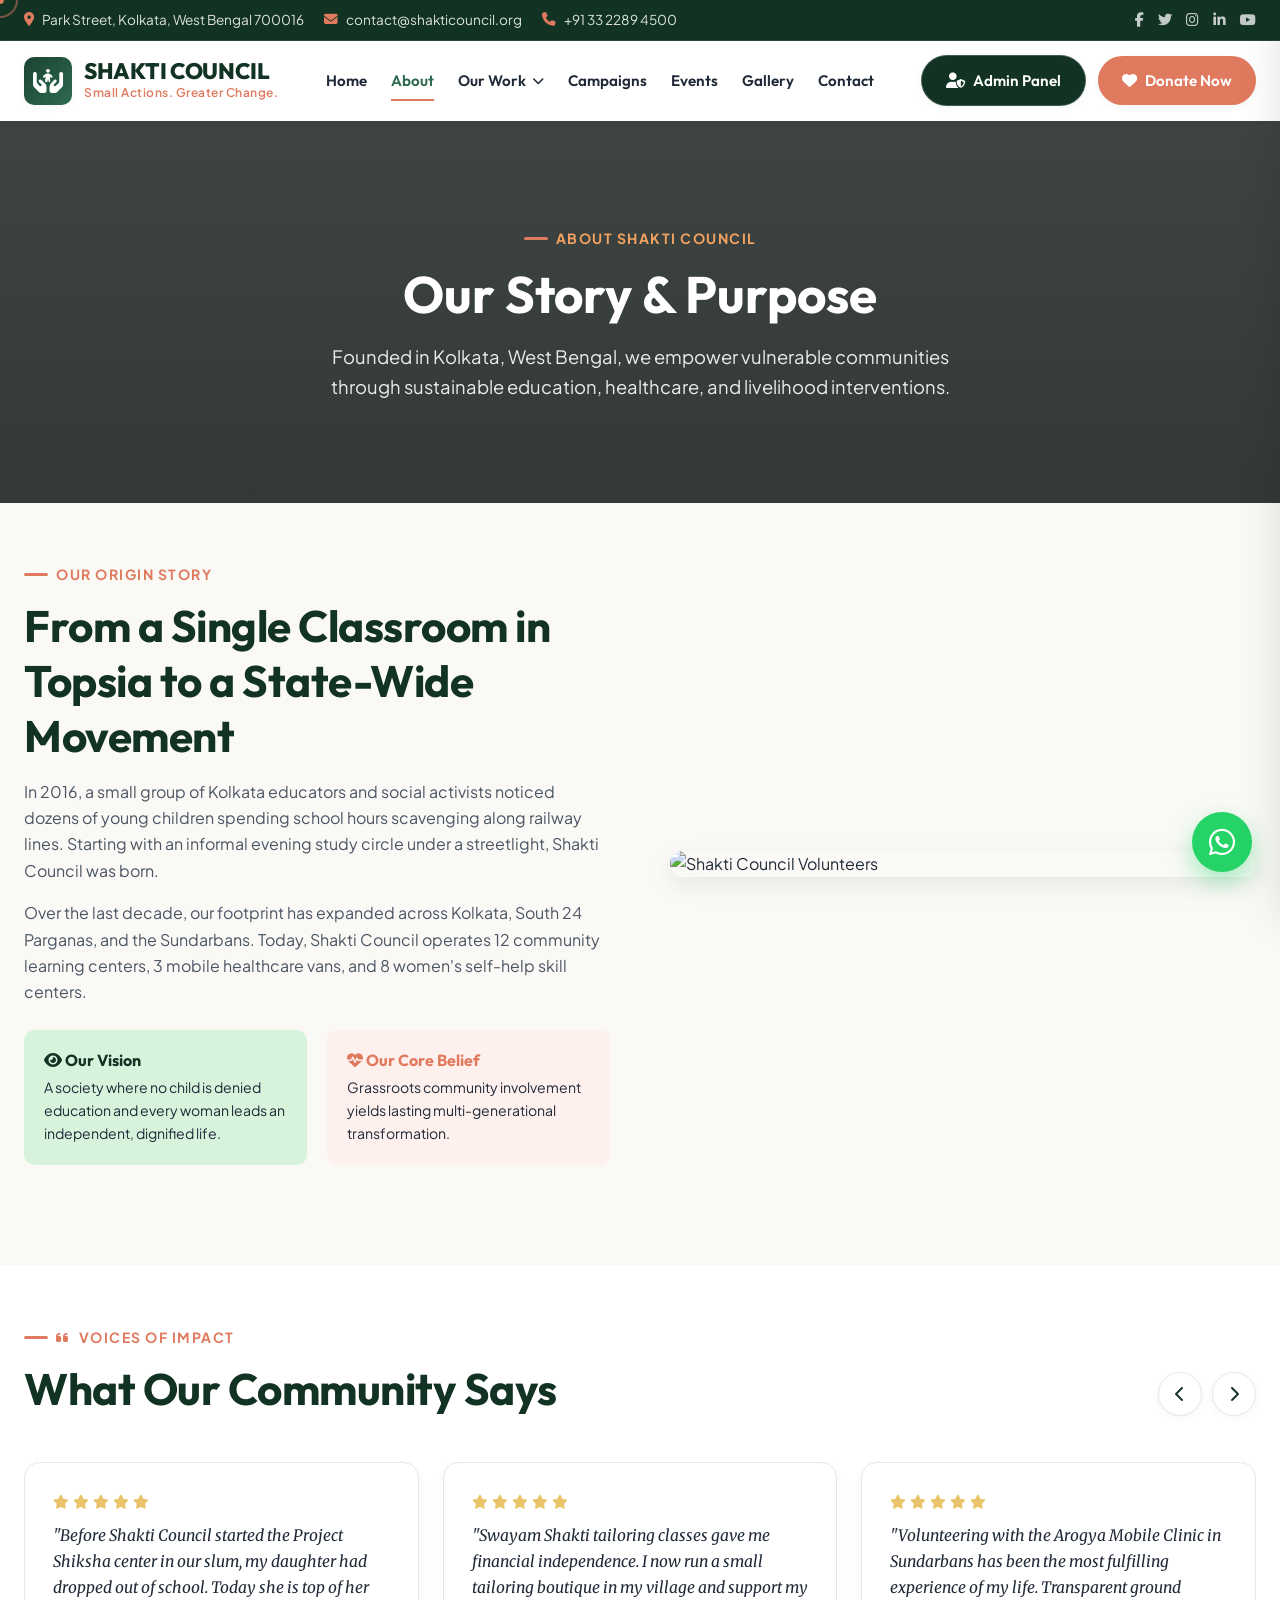
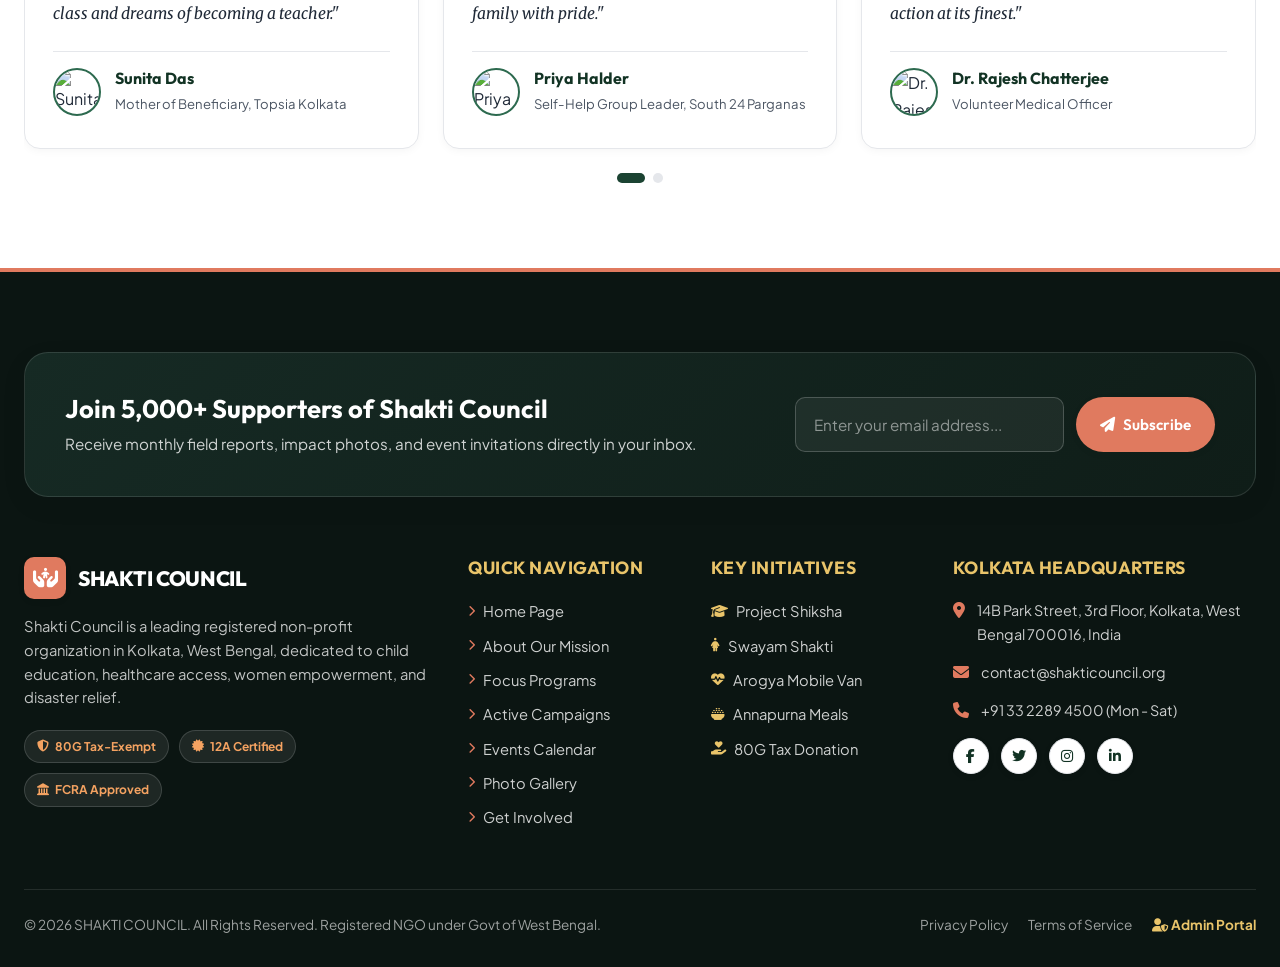
==== about.html @ 60c07829 "Initial release of Shakti Council NGO modern website" ====
<!DOCTYPE html>
<html lang="en">
<head>
  <meta charset="UTF-8">
  <meta name="viewport" content="width=device-width, initial-scale=1.0">
  <title>About Us | SHAKTI COUNCIL Kolkata</title>
  <meta name="description" content="Learn about Shakti Council's history, mission, vision, and leadership team dedicated to transforming lives in Kolkata and West Bengal.">
  <meta name="keywords" content="NGO Kolkata, Shakti Council, West Bengal charity, child education, women empowerment, healthcare NGO India">
  
  <meta property="og:title" content="SHAKTI COUNCIL | About Us">
  <meta property="og:description" content="Learn about Shakti Council's history, mission, vision, and leadership team.">
  <meta property="og:type" content="website">

  <!-- Favicon -->
  <link rel="icon" type="image/svg+xml" href="favicon.svg">
  <link rel="alternate icon" href="favicon.svg" type="image/x-icon">
  <link rel="apple-touch-icon" href="favicon.svg">

  <!-- Google Fonts -->
  <link rel="preconnect" href="https://fonts.googleapis.com">
  <link rel="preconnect" href="https://fonts.gstatic.com" crossorigin>
  <link href="https://fonts.googleapis.com/css2?family=Merriweather:ital,wght@0,400;0,700;1,400&family=Outfit:wght@400;500;600;700;800&family=Plus+Jakarta+Sans:wght@400;500;600;700&display=swap" rel="stylesheet">

  <!-- FontAwesome Icons -->
  <link rel="stylesheet" href="https://cdnjs.cloudflare.com/ajax/libs/font-awesome/6.4.0/css/all.min.css">

  <!-- Custom Stylesheet -->
  <link rel="stylesheet" href="css/style.css">
</head>
<body>
  <!-- Accessibility Skip Link -->
  <a href="#main-content" class="skip-link">Skip to main content</a>

  <!-- Custom Cursor Elements -->
  <div class="custom-cursor-dot"></div>
  <div class="custom-cursor-ring"></div>

  <!-- Floating WhatsApp Contact Button -->
  <a href="https://wa.me/913322894500" target="_blank" rel="noopener" class="whatsapp-float" aria-label="Chat with Shakti Council on WhatsApp">
    <i class="fa-brands fa-whatsapp"></i>
    <span class="whatsapp-tooltip">Chat With Us</span>
  </a>

  <!-- Scroll-to-Top Button -->
  <button class="scroll-top-btn" aria-label="Scroll back to top">
    <i class="fa-solid fa-arrow-up"></i>
  </button>

  <!-- TOP UTILITY BAR -->
  <div class="utility-bar">
    <div class="container utility-inner">
      <div class="utility-info">
        <div class="utility-info-item">
          <i class="fa-solid fa-location-dot"></i>
          <span>Park Street, Kolkata, West Bengal 700016</span>
        </div>
        <div class="utility-info-item">
          <i class="fa-solid fa-envelope"></i>
          <span>contact@shakticouncil.org</span>
        </div>
        <div class="utility-info-item">
          <i class="fa-solid fa-phone"></i>
          <span>+91 33 2289 4500</span>
        </div>
      </div>
      <div class="utility-social">
        <a href="javascript:void(0)" aria-label="Facebook"><i class="fa-brands fa-facebook-f"></i></a>
        <a href="javascript:void(0)" aria-label="Twitter"><i class="fa-brands fa-twitter"></i></a>
        <a href="javascript:void(0)" aria-label="Instagram"><i class="fa-brands fa-instagram"></i></a>
        <a href="javascript:void(0)" aria-label="LinkedIn"><i class="fa-brands fa-linkedin-in"></i></a>
        <a href="javascript:void(0)" aria-label="YouTube"><i class="fa-brands fa-youtube"></i></a>
      </div>
    </div>
  </div>

  <!-- MAIN STICKY HEADER -->
  <header class="main-header">
    <div class="container nav-container">
      <a href="index.html" class="brand-logo" aria-label="Shakti Council Home">
        <div class="brand-icon">
          <i class="fa-solid fa-hands-holding-child"></i>
        </div>
        <div class="brand-text">
          <span class="brand-name">SHAKTI COUNCIL</span>
          <span class="brand-tagline">Small Actions. Greater Change.</span>
        </div>
      </a>

      <nav class="nav-menu" aria-label="Primary Navigation">
        <div class="nav-item"><a href="index.html" class="nav-link">Home</a></div>
        <div class="nav-item active"><a href="about.html" class="nav-link">About</a></div>
        <div class="nav-item has-dropdown">
          <a href="programs.html" class="nav-link">
            Our Work <i class="fa-solid fa-chevron-down" style="font-size: 0.75rem;"></i>
          </a>
          <div class="mega-menu">
            <a href="programs.html#education" class="mega-menu-item">
              <div class="mega-menu-icon"><i class="fa-solid fa-graduation-cap"></i></div>
              <div><div class="mega-menu-title">Child Education</div></div>
            </a>
            <a href="programs.html#women" class="mega-menu-item">
              <div class="mega-menu-icon"><i class="fa-solid fa-person-dress"></i></div>
              <div><div class="mega-menu-title">Women Empowerment</div></div>
            </a>
            <a href="programs.html#health" class="mega-menu-item">
              <div class="mega-menu-icon"><i class="fa-solid fa-heart-pulse"></i></div>
              <div><div class="mega-menu-title">Healthcare</div></div>
            </a>
            <a href="programs.html#nutrition" class="mega-menu-item">
              <div class="mega-menu-icon"><i class="fa-solid fa-bowl-rice"></i></div>
              <div><div class="mega-menu-title">Food & Nutrition</div></div>
            </a>
          </div>
        </div>
        <div class="nav-item"><a href="campaigns.html" class="nav-link">Campaigns</a></div>
        <div class="nav-item"><a href="events.html" class="nav-link">Events</a></div>
        <div class="nav-item"><a href="gallery.html" class="nav-link">Gallery</a></div>
        <div class="nav-item"><a href="contact.html" class="nav-link">Contact</a></div>
      </nav>

      <div style="display: flex; align-items: center; gap: 12px;">
        <a href="admin.html" class="btn btn-admin"><i class="fa-solid fa-user-shield"></i> Admin Panel</a>
        <a href="donate.html" class="btn btn-primary"><i class="fa-solid fa-heart"></i> Donate Now</a>
        <button class="hamburger-toggle" aria-label="Toggle Navigation Drawer"><span class="hamburger-line"></span><span class="hamburger-line"></span><span class="hamburger-line"></span></button>
      </div>
    </div>
  </header>

  <div class="mobile-drawer-overlay"></div>
  <div class="mobile-drawer" aria-label="Mobile Navigation">
    <div class="mobile-drawer-header">
      <div class="brand-logo"><div class="brand-icon"><i class="fa-solid fa-hands-holding-child"></i></div><span class="brand-name" style="font-size: 1.1rem;">SHAKTI COUNCIL</span></div>
      <button class="mobile-close-btn" aria-label="Close Mobile Navigation"><i class="fa-solid fa-xmark"></i></button>
    </div>
    <div class="mobile-nav-links">
      <a href="index.html" class="mobile-nav-link">Home</a>
      <a href="about.html" class="mobile-nav-link active">About Us</a>
      <a href="programs.html" class="mobile-nav-link">Our Focus Areas</a>
      <a href="campaigns.html" class="mobile-nav-link">Active Campaigns</a>
      <a href="events.html" class="mobile-nav-link">Events</a>
      <a href="gallery.html" class="mobile-nav-link">Photo Gallery</a>
      <a href="volunteer.html" class="mobile-nav-link">Get Involved</a>
      <a href="contact.html" class="mobile-nav-link">Contact Us</a>
    </div>
    <div class="mobile-drawer-footer">
      <a href="admin.html" class="btn btn-admin" style="width: 100%;"><i class="fa-solid fa-user-shield"></i> Admin Panel</a>
      <a href="donate.html" class="btn btn-primary" style="width: 100%;"><i class="fa-solid fa-heart"></i> Donate Now</a>
    </div>
  </div>

  <main id="main-content">
    <section style="background: linear-gradient(rgba(15, 23, 21, 0.8), rgba(15, 23, 21, 0.85)), url('https://images.unsplash.com/photo-1509062522246-3755977927d7?auto=format&fit=crop&w=1600&q=80') center/cover no-repeat; padding: 100px 0; color: var(--text-white); text-align: center;">
      <div class="container">
        <span class="section-eyebrow" style="color: var(--accent-light);">ABOUT SHAKTI COUNCIL</span>
        <h1 style="font-size: clamp(2.4rem, 4vw, 3.5rem); color: var(--text-white); margin-bottom: 16px;">Our Story & Purpose</h1>
        <p style="max-width: 650px; margin: 0 auto; font-size: 1.15rem; color: rgba(255, 255, 255, 0.9);">
          Founded in Kolkata, West Bengal, we empower vulnerable communities through sustainable education, healthcare, and livelihood interventions.
        </p>
      </div>
    </section>

    <section class="about-section">
      <div class="container">
        <div class="about-split-grid">
          <div class="about-content">
            <span class="section-eyebrow">OUR ORIGIN STORY</span>
            <h2 class="section-title">From a Single Classroom in Topsia to a State-Wide Movement</h2>
            <p style="color: var(--text-muted); margin-bottom: 16px;">
              In 2016, a small group of Kolkata educators and social activists noticed dozens of young children spending school hours scavenging along railway lines. Starting with an informal evening study circle under a streetlight, Shakti Council was born.
            </p>
            <p style="color: var(--text-muted); margin-bottom: 24px;">
              Over the last decade, our footprint has expanded across Kolkata, South 24 Parganas, and the Sundarbans. Today, Shakti Council operates 12 community learning centers, 3 mobile healthcare vans, and 8 women's self-help skill centers.
            </p>
            <div style="display: grid; grid-template-columns: 1fr 1fr; gap: 20px; width: 100%;">
              <div style="background-color: var(--primary-soft); padding: 20px; border-radius: var(--radius-sm);">
                <h4 style="color: var(--primary-dark); margin-bottom: 6px;"><i class="fa-solid fa-eye"></i> Our Vision</h4>
                <p style="font-size: 0.88rem; color: var(--text-main);">A society where no child is denied education and every woman leads an independent, dignified life.</p>
              </div>
              <div style="background-color: var(--accent-soft); padding: 20px; border-radius: var(--radius-sm);">
                <h4 style="color: var(--accent); margin-bottom: 6px;"><i class="fa-solid fa-heart-pulse"></i> Our Core Belief</h4>
                <p style="font-size: 0.88rem; color: var(--text-main);">Grassroots community involvement yields lasting multi-generational transformation.</p>
              </div>
            </div>
          </div>
          <div>
            <img src="https://images.unsplash.com/photo-1542810634-71277d95dcbb?auto=format&fit=crop&w=800&q=80" alt="Shakti Council Volunteers" style="border-radius: var(--radius-lg); box-shadow: var(--shadow-md);">
          </div>
        </div>
      </div>
    </section>

    <!-- TESTIMONIALS SLIDER SECTION -->
    <section class="testimonials-slider-section" style="padding: 55px 0; background-color: var(--bg-surface);">
      <div class="container">
        <div style="display: flex; align-items: flex-end; justify-content: space-between; margin-bottom: 36px; flex-wrap: wrap; gap: 20px;">
          <div>
            <span class="section-eyebrow"><i class="fa-solid fa-quote-left"></i> VOICES OF IMPACT</span>
            <h2 class="section-title" style="margin-bottom: 0;">What Our Community Says</h2>
          </div>
          <div class="slider-arrows-nav">
            <button class="slider-nav-btn" id="about-testimonials-prev" aria-label="Previous Testimonial"><i class="fa-solid fa-chevron-left"></i></button>
            <button class="slider-nav-btn" id="about-testimonials-next" aria-label="Next Testimonial"><i class="fa-solid fa-chevron-right"></i></button>
          </div>
        </div>

        <div class="slider-container-wrap">
          <div class="slider-track" id="about-testimonials-track">
            
            <!-- Testimonial 1 -->
            <div class="slider-track-item">
              <div class="testimonial-card">
                <div>
                  <div class="testimonial-rating">
                    <i class="fa-solid fa-star"></i><i class="fa-solid fa-star"></i><i class="fa-solid fa-star"></i><i class="fa-solid fa-star"></i><i class="fa-solid fa-star"></i>
                  </div>
                  <p class="testimonial-text">"Before Shakti Council started the Project Shiksha center in our slum, my daughter had dropped out of school. Today she is top of her class and dreams of becoming a teacher."</p>
                </div>
                <div class="testimonial-author">
                  <img src="https://images.unsplash.com/photo-1544005313-94ddf0286df2?auto=format&fit=crop&w=120&q=80" alt="Sunita Das" class="testimonial-avatar">
                  <div>
                    <h4 class="testimonial-name">Sunita Das</h4>
                    <span class="testimonial-role">Mother of Beneficiary, Topsia Kolkata</span>
                  </div>
                </div>
              </div>
            </div>

            <!-- Testimonial 2 -->
            <div class="slider-track-item">
              <div class="testimonial-card">
                <div>
                  <div class="testimonial-rating">
                    <i class="fa-solid fa-star"></i><i class="fa-solid fa-star"></i><i class="fa-solid fa-star"></i><i class="fa-solid fa-star"></i><i class="fa-solid fa-star"></i>
                  </div>
                  <p class="testimonial-text">"Swayam Shakti tailoring classes gave me financial independence. I now run a small tailoring boutique in my village and support my family with pride."</p>
                </div>
                <div class="testimonial-author">
                  <img src="https://images.unsplash.com/photo-1573496359142-b8d87734a5a2?auto=format&fit=crop&w=120&q=80" alt="Priya Halder" class="testimonial-avatar">
                  <div>
                    <h4 class="testimonial-name">Priya Halder</h4>
                    <span class="testimonial-role">Self-Help Group Leader, South 24 Parganas</span>
                  </div>
                </div>
              </div>
            </div>

            <!-- Testimonial 3 -->
            <div class="slider-track-item">
              <div class="testimonial-card">
                <div>
                  <div class="testimonial-rating">
                    <i class="fa-solid fa-star"></i><i class="fa-solid fa-star"></i><i class="fa-solid fa-star"></i><i class="fa-solid fa-star"></i><i class="fa-solid fa-star"></i>
                  </div>
                  <p class="testimonial-text">"Volunteering with the Arogya Mobile Clinic in Sundarbans has been the most fulfilling experience of my life. Transparent ground action at its finest."</p>
                </div>
                <div class="testimonial-author">
                  <img src="https://images.unsplash.com/photo-1534528741775-53994a69daeb?auto=format&fit=crop&w=120&q=80" alt="Dr. Rajesh Chatterjee" class="testimonial-avatar">
                  <div>
                    <h4 class="testimonial-name">Dr. Rajesh Chatterjee</h4>
                    <span class="testimonial-role">Volunteer Medical Officer</span>
                  </div>
                </div>
              </div>
            </div>

            <!-- Testimonial 4 -->
            <div class="slider-track-item">
              <div class="testimonial-card">
                <div>
                  <div class="testimonial-rating">
                    <i class="fa-solid fa-star"></i><i class="fa-solid fa-star"></i><i class="fa-solid fa-star"></i><i class="fa-solid fa-star"></i><i class="fa-solid fa-star"></i>
                  </div>
                  <p class="testimonial-text">"We partner with Shakti Council for our CSR initiatives in West Bengal. Their 80G tax compliance and field execution standards are exceptional."</p>
                </div>
                <div class="testimonial-author">
                  <img src="https://images.unsplash.com/photo-1507003211169-0a1dd7228f2d?auto=format&fit=crop&w=120&q=80" alt="Vikramaditya Roy" class="testimonial-avatar">
                  <div>
                    <h4 class="testimonial-name">Vikramaditya Roy</h4>
                    <span class="testimonial-role">Corporate CSR Partner, Kolkata</span>
                  </div>
                </div>
              </div>
            </div>

          </div>

          <div class="slider-controls-wrap" style="justify-content: center; margin-top: 24px;">
            <div class="slider-dots-nav" id="about-testimonials-dots">
              <span class="slider-dot-btn active"></span>
              <span class="slider-dot-btn"></span>
            </div>
          </div>
        </div>
      </div>
    </section>
  </main>

  <!-- REDESIGNED PREMIUM FOOTER -->
  <footer class="main-footer">
    <div class="container">
      
      <div class="footer-newsletter-card">
        <div class="footer-newsletter-content">
          <h3>Join 5,000+ Supporters of Shakti Council</h3>
          <p>Receive monthly field reports, impact photos, and event invitations directly in your inbox.</p>
        </div>
        <form class="footer-newsletter-form">
          <input type="email" class="footer-newsletter-input" placeholder="Enter your email address..." required>
          <button type="submit" class="btn btn-primary"><i class="fa-solid fa-paper-plane"></i> Subscribe</button>
        </form>
      </div>

      <div class="footer-grid-main">
        <div class="footer-col">
          <div class="brand-logo" style="margin-bottom: 16px;">
            <div class="brand-icon" style="background: var(--accent); width: 42px; height: 42px; font-size: 20px;"><i class="fa-solid fa-hands-holding-child"></i></div>
            <div class="brand-text"><span class="brand-name" style="color: var(--text-white); font-size: 1.3rem;">SHAKTI COUNCIL</span></div>
          </div>
          <p>Shakti Council is a leading registered non-profit organization in Kolkata, West Bengal, dedicated to child education, healthcare access, women empowerment, and disaster relief.</p>
          <div class="footer-badges">
            <span class="footer-badge-pill"><i class="fa-solid fa-shield-halved"></i> 80G Tax-Exempt</span>
            <span class="footer-badge-pill"><i class="fa-solid fa-certificate"></i> 12A Certified</span>
            <span class="footer-badge-pill"><i class="fa-solid fa-landmark"></i> FCRA Approved</span>
          </div>
        </div>

        <div class="footer-col">
          <h4>Quick Navigation</h4>
          <div class="footer-links-list">
            <a href="index.html"><i class="fa-solid fa-chevron-right" style="font-size: 0.7rem; color: var(--accent);"></i> Home Page</a>
            <a href="about.html"><i class="fa-solid fa-chevron-right" style="font-size: 0.7rem; color: var(--accent);"></i> About Our Mission</a>
            <a href="programs.html"><i class="fa-solid fa-chevron-right" style="font-size: 0.7rem; color: var(--accent);"></i> Focus Programs</a>
            <a href="campaigns.html"><i class="fa-solid fa-chevron-right" style="font-size: 0.7rem; color: var(--accent);"></i> Active Campaigns</a>
            <a href="events.html"><i class="fa-solid fa-chevron-right" style="font-size: 0.7rem; color: var(--accent);"></i> Events Calendar</a>
            <a href="gallery.html"><i class="fa-solid fa-chevron-right" style="font-size: 0.7rem; color: var(--accent);"></i> Photo Gallery</a>
            <a href="volunteer.html"><i class="fa-solid fa-chevron-right" style="font-size: 0.7rem; color: var(--accent);"></i> Get Involved</a>
          </div>
        </div>

        <div class="footer-col">
          <h4>Key Initiatives</h4>
          <div class="footer-links-list">
            <a href="programs.html#education"><i class="fa-solid fa-graduation-cap" style="font-size: 0.85rem; color: var(--gold);"></i> Project Shiksha</a>
            <a href="programs.html#women"><i class="fa-solid fa-person-dress" style="font-size: 0.85rem; color: var(--gold);"></i> Swayam Shakti</a>
            <a href="programs.html#health"><i class="fa-solid fa-heart-pulse" style="font-size: 0.85rem; color: var(--gold);"></i> Arogya Mobile Van</a>
            <a href="programs.html#nutrition"><i class="fa-solid fa-bowl-rice" style="font-size: 0.85rem; color: var(--gold);"></i> Annapurna Meals</a>
            <a href="donate.html"><i class="fa-solid fa-hand-holding-heart" style="font-size: 0.85rem; color: var(--gold);"></i> 80G Tax Donation</a>
          </div>
        </div>

        <div class="footer-col">
          <h4>Kolkata Headquarters</h4>
          <div class="footer-contact-item">
            <i class="fa-solid fa-location-dot"></i>
            <span>14B Park Street, 3rd Floor, Kolkata, West Bengal 700016, India</span>
          </div>
          <div class="footer-contact-item">
            <i class="fa-solid fa-envelope"></i>
            <span>contact@shakticouncil.org</span>
          </div>
          <div class="footer-contact-item">
            <i class="fa-solid fa-phone"></i>
            <span>+91 33 2289 4500 (Mon - Sat)</span>
          </div>
          <div style="display: flex; gap: 12px; margin-top: 16px;">
            <a href="javascript:void(0)" class="slider-nav-btn" style="width: 36px; height: 36px; font-size: 14px;" aria-label="Facebook"><i class="fa-brands fa-facebook-f"></i></a>
            <a href="javascript:void(0)" class="slider-nav-btn" style="width: 36px; height: 36px; font-size: 14px;" aria-label="Twitter"><i class="fa-brands fa-twitter"></i></a>
            <a href="javascript:void(0)" class="slider-nav-btn" style="width: 36px; height: 36px; font-size: 14px;" aria-label="Instagram"><i class="fa-brands fa-instagram"></i></a>
            <a href="javascript:void(0)" class="slider-nav-btn" style="width: 36px; height: 36px; font-size: 14px;" aria-label="LinkedIn"><i class="fa-brands fa-linkedin-in"></i></a>
          </div>
        </div>
      </div>

      <div class="footer-bottom-bar">
        <div>© 2026 SHAKTI COUNCIL. All Rights Reserved. Registered NGO under Govt of West Bengal.</div>
        <div class="footer-bottom-links">
          <a href="contact.html">Privacy Policy</a>
          <a href="contact.html">Terms of Service</a>
          <a href="admin.html" style="color: var(--gold); font-weight: 700;"><i class="fa-solid fa-user-shield"></i> Admin Portal</a>
        </div>
      </div>
    </div>
  </footer>

  <script src="js/script.js"></script>
</body>
</html>
---- css/style.css ----
/* ==========================================================================
   SHAKTI COUNCIL - MODERN NGO DESIGN SYSTEM & STYLESHEET
   Location: Kolkata, West Bengal, India
   Tagline: "Small Actions. Greater Change."
   ========================================================================== */

/* --------------------------------------------------------------------------
   1. CSS VARIABLES & DESIGN TOKENS
   -------------------------------------------------------------------------- */
:root {
  /* Primary & Accent Color Palette */
  --primary-dark: #123324;
  --primary: #1b4332;
  --primary-light: #2d6a4f;
  --primary-soft: #d8f3dc;

  --accent: #e07a5f;
  --accent-hover: #d96445;
  --accent-light: #f4a261;
  --accent-soft: #fdf0ed;

  --secondary: #2a9d8f;
  --gold: #e9c46a;

  /* Neutral Tones */
  --bg-main: #faf9f6;
  --bg-surface: #ffffff;
  --bg-subtle: #f3f4f6;
  --bg-dark: #0f1715;

  --text-main: #1f2937;
  --text-muted: #4b5563;
  --text-light: #9ca3af;
  --text-white: #ffffff;

  /* UI Tokens */
  --border-color: #e5e7eb;
  --border-focus: #2d6a4f;

  /* Radii */
  --radius-xs: 6px;
  --radius-sm: 10px;
  --radius-md: 16px;
  --radius-lg: 24px;
  --radius-full: 9999px;

  /* Shadows */
  --shadow-sm: 0 2px 8px rgba(0, 0, 0, 0.04);
  --shadow-md: 0 8px 24px rgba(0, 0, 0, 0.08);
  --shadow-lg: 0 16px 40px rgba(0, 0, 0, 0.12);
  --shadow-glow: 0 8px 30px rgba(224, 122, 95, 0.25);

  /* Layout */
  --container-width: 1280px;
  --header-height: 80px;
  --topbar-height: 40px;

  /* Transitions */
  --transition-fast: 0.2s cubic-bezier(0.4, 0, 0.2, 1);
  --transition-normal: 0.35s cubic-bezier(0.4, 0, 0.2, 1);
  --transition-bounce: 0.5s cubic-bezier(0.34, 1.56, 0.64, 1);

  /* Typography Fonts */
  --font-heading: 'Outfit', -apple-system, BlinkMacSystemFont, sans-serif;
  --font-body: 'Plus Jakarta Sans', -apple-system, BlinkMacSystemFont, sans-serif;
  --font-serif: 'Merriweather', Georgia, serif;
}

/* --------------------------------------------------------------------------
   2. RESET & BASE STYLES
   -------------------------------------------------------------------------- */
*,
*::before,
*::after {
  box-sizing: border-box;
  margin: 0;
  padding: 0;
}

html {
  font-size: 16px;
  scroll-behavior: smooth;
  -webkit-text-size-adjust: 100%;
}

body {
  font-family: var(--font-body);
  font-size: 1rem;
  line-height: 1.65;
  color: var(--text-main);
  background-color: var(--bg-main);
  overflow-x: hidden;
  position: relative;
  -webkit-font-smoothing: antialiased;
  -moz-osx-font-smoothing: grayscale;
}

body.scroll-locked {
  overflow: hidden !important;
}

img,
video,
svg {
  max-width: 100%;
  height: auto;
  display: block;
}

a {
  color: inherit;
  text-decoration: none;
  transition: color var(--transition-fast);
}

ul,
ol {
  list-style: none;
}

button,
input,
textarea,
select {
  font: inherit;
  color: inherit;
  border: none;
  outline: none;
  background: none;
}

button {
  cursor: pointer;
}

::selection {
  background-color: var(--primary-light);
  color: var(--text-white);
}

:focus-visible {
  outline: 3px solid var(--accent);
  outline-offset: 3px;
}

.skip-link {
  position: absolute;
  top: -100px;
  left: 20px;
  background: var(--accent);
  color: var(--text-white);
  padding: 12px 20px;
  border-radius: var(--radius-xs);
  z-index: 10000;
  font-weight: 600;
  transition: top var(--transition-fast);
}

.skip-link:focus {
  top: 20px;
}

.container {
  width: 100%;
  max-width: var(--container-width);
  margin-left: auto;
  margin-right: auto;
  padding-left: 1.5rem;
  padding-right: 1.5rem;
}

/* --------------------------------------------------------------------------
   3. TYPOGRAPHY & SECTION HEADINGS
   -------------------------------------------------------------------------- */
h1,
h2,
h3,
h4,
h5,
h6 {
  font-family: var(--font-heading);
  font-weight: 700;
  line-height: 1.25;
  color: var(--primary-dark);
}

.section-eyebrow {
  display: inline-flex;
  align-items: center;
  gap: 8px;
  font-size: 0.875rem;
  font-weight: 700;
  text-transform: uppercase;
  letter-spacing: 1.5px;
  color: var(--accent);
  margin-bottom: 0.75rem;
}

.section-eyebrow::before {
  content: '';
  width: 24px;
  height: 3px;
  background-color: var(--accent);
  border-radius: var(--radius-full);
}

.section-title {
  font-size: clamp(2rem, 3.5vw, 2.75rem);
  color: var(--primary-dark);
  margin-bottom: 1rem;
  letter-spacing: -0.5px;
}

.section-subtitle {
  font-size: clamp(1rem, 1.5vw, 1.15rem);
  color: var(--text-muted);
  max-width: 680px;
  margin-bottom: 2.5rem;
}

.text-center {
  text-align: center;
}

.text-center .section-eyebrow::before {
  display: none;
}

.text-center .section-subtitle {
  margin-left: auto;
  margin-right: auto;
}

/* --------------------------------------------------------------------------
   4. BUTTONS & INTERACTIVE ELEMENTS
   -------------------------------------------------------------------------- */
.btn {
  display: inline-flex;
  align-items: center;
  justify-content: center;
  gap: 8px;
  padding: 12px 24px;
  font-family: var(--font-heading);
  font-weight: 600;
  font-size: 0.95rem;
  border-radius: var(--radius-full);
  transition: var(--transition-normal);
  position: relative;
  overflow: hidden;
  z-index: 1;
  text-align: center;
  white-space: nowrap;
}

.btn-primary {
  background-color: var(--accent);
  color: var(--text-white);
  box-shadow: var(--shadow-sm);
}

.btn-primary:hover {
  background-color: var(--accent-hover);
  transform: translateY(-2px);
  box-shadow: var(--shadow-glow);
}

.btn-admin {
  background-color: var(--primary-dark);
  color: var(--text-white);
  border: 1px solid rgba(255, 255, 255, 0.2);
  box-shadow: var(--shadow-sm);
}

.btn-admin:hover {
  background-color: var(--primary-light);
  transform: translateY(-2px);
  box-shadow: 0 4px 16px rgba(18, 51, 36, 0.3);
}

.btn-secondary {
  background-color: var(--primary);
  color: var(--text-white);
}

.btn-secondary:hover {
  background-color: var(--primary-light);
  transform: translateY(-2px);
  box-shadow: 0 8px 24px rgba(27, 67, 50, 0.25);
}

.btn-outline {
  background-color: transparent;
  border: 2px solid var(--primary);
  color: var(--primary);
}

.btn-outline:hover {
  background-color: var(--primary);
  color: var(--text-white);
  transform: translateY(-2px);
}

.btn-outline-white {
  background-color: transparent;
  border: 2px solid var(--text-white);
  color: var(--text-white);
}

.btn-outline-white:hover {
  background-color: var(--text-white);
  color: var(--primary-dark);
  transform: translateY(-2px);
}

.btn-sm {
  padding: 8px 16px;
  font-size: 0.85rem;
}

.btn-lg {
  padding: 16px 32px;
  font-size: 1.05rem;
}

/* --------------------------------------------------------------------------
   5. CUSTOM CURSOR (DESKTOP)
   -------------------------------------------------------------------------- */
.custom-cursor-dot,
.custom-cursor-ring {
  pointer-events: none;
  position: fixed;
  top: 0;
  left: 0;
  border-radius: 50%;
  z-index: 99999;
  transform: translate(-50%, -50%);
  transition: transform 0.15s ease-out, opacity 0.3s ease;
  display: none;
}

@media (pointer: fine) {
  .custom-cursor-dot {
    display: block;
    width: 8px;
    height: 8px;
    background-color: var(--accent);
  }

  .custom-cursor-ring {
    display: block;
    width: 36px;
    height: 36px;
    border: 2px solid rgba(224, 122, 95, 0.5);
    transition: width 0.3s ease, height 0.3s ease, border-color 0.3s ease;
  }

  body.cursor-hover .custom-cursor-ring {
    width: 54px;
    height: 54px;
    background-color: rgba(224, 122, 95, 0.1);
    border-color: var(--accent);
  }

  body.cursor-hover .custom-cursor-dot {
    transform: translate(-50%, -50%) scale(1.5);
  }
}

/* --------------------------------------------------------------------------
   6. FLOATING WHATSAPP BUTTON & SCROLL TOP
   -------------------------------------------------------------------------- */
.whatsapp-float {
  position: fixed;
  bottom: 28px;
  right: 28px;
  width: 60px;
  height: 60px;
  background-color: #25d366;
  color: #ffffff;
  border-radius: var(--radius-full);
  display: flex;
  align-items: center;
  justify-content: center;
  font-size: 30px;
  box-shadow: 0 10px 25px rgba(37, 211, 102, 0.4);
  z-index: 900;
  transition: transform 0.3s ease, box-shadow 0.3s ease;
  animation: pulseWhatsapp 2.5s infinite;
}

.whatsapp-float:hover {
  transform: scale(1.1);
  box-shadow: 0 14px 30px rgba(37, 211, 102, 0.5);
}

.whatsapp-tooltip {
  position: absolute;
  right: 70px;
  top: 50%;
  transform: translateY(-50%);
  background-color: var(--primary-dark);
  color: var(--text-white);
  padding: 6px 14px;
  border-radius: var(--radius-xs);
  font-size: 0.85rem;
  white-space: nowrap;
  opacity: 0;
  visibility: hidden;
  transition: opacity 0.3s ease, visibility 0.3s ease;
  pointer-events: none;
}

.whatsapp-float:hover .whatsapp-tooltip {
  opacity: 1;
  visibility: visible;
}

@keyframes pulseWhatsapp {
  0% {
    box-shadow: 0 0 0 0 rgba(37, 211, 102, 0.6);
  }

  70% {
    box-shadow: 0 0 0 18px rgba(37, 211, 102, 0);
  }

  100% {
    box-shadow: 0 0 0 0 rgba(37, 211, 102, 0);
  }
}

.scroll-top-btn {
  position: fixed;
  bottom: 96px;
  right: 28px;
  width: 44px;
  height: 44px;
  background-color: var(--primary);
  color: var(--text-white);
  border-radius: var(--radius-full);
  display: flex;
  align-items: center;
  justify-content: center;
  font-size: 18px;
  box-shadow: var(--shadow-md);
  opacity: 0;
  visibility: hidden;
  transition: all var(--transition-normal);
  z-index: 899;
}

.scroll-top-btn.visible {
  opacity: 1;
  visibility: visible;
}

.scroll-top-btn:hover {
  background-color: var(--accent);
  transform: translateY(-4px);
}

/* --------------------------------------------------------------------------
   7. HEADER & NAVIGATION
   -------------------------------------------------------------------------- */
.utility-bar {
  background-color: var(--primary-dark);
  color: rgba(255, 255, 255, 0.85);
  font-size: 0.85rem;
  padding: 8px 0;
  border-bottom: 1px solid rgba(255, 255, 255, 0.1);
}

.utility-inner {
  display: flex;
  align-items: center;
  justify-content: space-between;
}

.utility-info {
  display: flex;
  align-items: center;
  gap: 20px;
}

.utility-info-item {
  display: flex;
  align-items: center;
  gap: 8px;
}

.utility-info-item i {
  color: var(--accent);
}

.utility-social {
  display: flex;
  align-items: center;
  gap: 14px;
}

.utility-social a {
  color: rgba(255, 255, 255, 0.75);
  font-size: 0.9rem;
}

.utility-social a:hover {
  color: var(--accent);
}

.main-header {
  position: sticky;
  top: 0;
  left: 0;
  width: 100%;
  background-color: var(--bg-surface);
  box-shadow: var(--shadow-sm);
  z-index: 1000;
  transition: all 0.3s ease;
}

.main-header.is-sticky {
  position: fixed;
  top: 0;
  left: 0;
  width: 100%;
  background: rgba(255, 255, 255, 0.96);
  backdrop-filter: blur(10px);
  -webkit-backdrop-filter: blur(10px);
  box-shadow: 0 8px 24px rgba(0, 0, 0, 0.12);
  border-bottom: 2px solid var(--accent);
}

.nav-container {
  display: flex;
  align-items: center;
  justify-content: space-between;
  height: var(--header-height);
}

.brand-logo {
  display: flex;
  align-items: center;
  gap: 12px;
}

.brand-icon {
  width: 48px;
  height: 48px;
  background: linear-gradient(135deg, var(--primary), var(--primary-light));
  color: var(--text-white);
  border-radius: var(--radius-sm);
  display: flex;
  align-items: center;
  justify-content: center;
  font-size: 24px;
  box-shadow: var(--shadow-sm);
}

.brand-text {
  display: flex;
  flex-direction: column;
}

.brand-name {
  font-family: var(--font-heading);
  font-size: 1.4rem;
  font-weight: 800;
  color: var(--primary-dark);
  line-height: 1.1;
  letter-spacing: -0.3px;
}

.brand-tagline {
  font-size: 0.75rem;
  font-weight: 600;
  color: var(--accent);
  letter-spacing: 0.5px;
}

.nav-menu {
  display: flex;
  align-items: center;
  gap: 24px;
}

.nav-item {
  position: relative;
}

.nav-link {
  font-family: var(--font-heading);
  font-weight: 600;
  font-size: 0.95rem;
  color: var(--text-main);
  padding: 10px 0;
  display: flex;
  align-items: center;
  gap: 6px;
  position: relative;
}

.nav-link::after {
  content: '';
  position: absolute;
  bottom: 2px;
  left: 0;
  width: 0;
  height: 2px;
  background-color: var(--accent);
  transition: width var(--transition-fast);
}

.nav-link:hover,
.nav-item.active .nav-link {
  color: var(--primary-light);
}

.nav-link:hover::after,
.nav-item.active .nav-link::after {
  width: 100%;
}

.has-dropdown:hover .mega-menu {
  opacity: 1;
  visibility: visible;
  transform: translateY(0);
}

.mega-menu {
  position: absolute;
  top: 100%;
  left: -20px;
  width: 480px;
  background-color: var(--bg-surface);
  border-radius: var(--radius-md);
  box-shadow: var(--shadow-lg);
  padding: 20px;
  display: grid;
  grid-template-columns: 1fr 1fr;
  gap: 16px;
  opacity: 0;
  visibility: hidden;
  transform: translateY(12px);
  transition: all var(--transition-normal);
  border: 1px solid var(--border-color);
  z-index: 1010;
}

.mega-menu-item {
  display: flex;
  align-items: flex-start;
  gap: 12px;
  padding: 12px;
  border-radius: var(--radius-sm);
  transition: background-color var(--transition-fast);
}

.mega-menu-item:hover {
  background-color: var(--bg-main);
}

.mega-menu-icon {
  width: 36px;
  height: 36px;
  border-radius: var(--radius-xs);
  background-color: var(--primary-soft);
  color: var(--primary);
  display: flex;
  align-items: center;
  justify-content: center;
  font-size: 16px;
  flex-shrink: 0;
}

.mega-menu-title {
  font-family: var(--font-heading);
  font-weight: 700;
  font-size: 0.9rem;
  color: var(--primary-dark);
}

.mega-menu-desc {
  font-size: 0.75rem;
  color: var(--text-muted);
}

.hamburger-toggle {
  display: none;
  flex-direction: column;
  justify-content: space-between;
  width: 30px;
  height: 20px;
  background: transparent;
  cursor: pointer;
  z-index: 1002;
}

.hamburger-line {
  width: 100%;
  height: 3px;
  background-color: var(--primary-dark);
  border-radius: 3px;
  transition: all 0.3s ease;
}

.mobile-drawer-overlay {
  position: fixed;
  top: 0;
  left: 0;
  width: 100vw;
  height: 100vh;
  background: rgba(15, 23, 21, 0.6);
  backdrop-filter: blur(4px);
  z-index: 1005;
  opacity: 0;
  visibility: hidden;
  transition: all 0.3s ease;
}

.mobile-drawer-overlay.active {
  opacity: 1;
  visibility: visible;
}

.mobile-drawer {
  position: fixed;
  top: 0;
  right: -320px;
  width: 320px;
  height: 100vh;
  background-color: var(--bg-surface);
  z-index: 1006;
  padding: 30px 24px;
  display: flex;
  flex-direction: column;
  justify-content: space-between;
  box-shadow: var(--shadow-lg);
  transition: right 0.35s cubic-bezier(0.4, 0, 0.2, 1);
  overflow-y: auto;
}

.mobile-drawer.active {
  right: 0;
}

.mobile-drawer-header {
  display: flex;
  align-items: center;
  justify-content: space-between;
  padding-bottom: 20px;
  border-bottom: 1px solid var(--border-color);
}

.mobile-close-btn {
  font-size: 24px;
  color: var(--text-main);
}

.mobile-nav-links {
  margin-top: 24px;
  display: flex;
  flex-direction: column;
  gap: 16px;
}

.mobile-nav-link {
  font-family: var(--font-heading);
  font-size: 1.1rem;
  font-weight: 600;
  color: var(--primary-dark);
  display: flex;
  align-items: center;
  justify-content: space-between;
  padding: 8px 0;
}

.mobile-nav-link.active {
  color: var(--accent);
}

.mobile-drawer-footer {
  padding-top: 24px;
  border-top: 1px solid var(--border-color);
  display: flex;
  flex-direction: column;
  gap: 12px;
}

/* --------------------------------------------------------------------------
   8. HERO SLIDER SECTION
   -------------------------------------------------------------------------- */
.hero-slider-section {
  position: relative;
  width: 100%;
  height: clamp(520px, 80vh, 700px);
  overflow: hidden;
  background-color: var(--bg-dark);
}

.hero-slider {
  width: 100%;
  height: 100%;
  position: relative;
}

.hero-slide {
  position: absolute;
  top: 0;
  left: 0;
  width: 100%;
  height: 100%;
  opacity: 0;
  visibility: hidden;
  transition: opacity 0.8s ease, transform 0.8s ease;
  transform: scale(1.04);
}

.hero-slide.active {
  opacity: 1;
  visibility: visible;
  transform: scale(1);
}

.hero-bg-img {
  position: absolute;
  top: 0;
  left: 0;
  width: 100%;
  height: 100%;
  object-fit: cover;
  filter: brightness(0.65);
}

.hero-overlay {
  position: absolute;
  top: 0;
  left: 0;
  width: 100%;
  height: 100%;
  background: linear-gradient(90deg,
      rgba(15, 23, 21, 0.88) 0%,
      rgba(15, 23, 21, 0.4) 60%,
      transparent 100%);
  z-index: 1;
}

.hero-content-wrapper {
  position: relative;
  z-index: 2;
  height: 100%;
  display: flex;
  align-items: center;
}

.hero-content {
  max-width: 650px;
  color: var(--text-white);
}

.hero-badge {
  display: inline-flex;
  align-items: center;
  gap: 8px;
  padding: 6px 16px;
  background-color: rgba(224, 122, 95, 0.2);
  border: 1px solid var(--accent);
  color: var(--accent-light);
  border-radius: var(--radius-full);
  font-size: 0.875rem;
  font-weight: 700;
  text-transform: uppercase;
  letter-spacing: 1px;
  margin-bottom: 20px;
}

.hero-title {
  font-size: clamp(2.2rem, 4.5vw, 3.8rem);
  font-weight: 800;
  color: var(--text-white);
  line-height: 1.15;
  margin-bottom: 20px;
}

.hero-subtitle {
  font-size: clamp(1rem, 1.8vw, 1.25rem);
  color: rgba(255, 255, 255, 0.9);
  margin-bottom: 32px;
  line-height: 1.6;
}

.hero-actions {
  display: flex;
  align-items: center;
  gap: 16px;
  flex-wrap: wrap;
}

.hero-floating-card {
  position: absolute;
  bottom: 40px;
  right: 40px;
  background: rgba(255, 255, 255, 0.15);
  backdrop-filter: blur(12px);
  border: 1px solid rgba(255, 255, 255, 0.25);
  padding: 20px 28px;
  border-radius: var(--radius-md);
  color: var(--text-white);
  display: flex;
  align-items: center;
  gap: 16px;
  box-shadow: var(--shadow-lg);
  z-index: 3;
  animation: floatAnim 4s ease-in-out infinite;
}

.floating-icon {
  width: 50px;
  height: 50px;
  border-radius: var(--radius-full);
  background-color: var(--accent);
  display: flex;
  align-items: center;
  justify-content: center;
  font-size: 22px;
}

.floating-num {
  font-family: var(--font-heading);
  font-size: 1.6rem;
  font-weight: 800;
  line-height: 1;
}

.floating-label {
  font-size: 0.85rem;
  color: rgba(255, 255, 255, 0.85);
}

@keyframes floatAnim {

  0%,
  100% {
    transform: translateY(0);
  }

  50% {
    transform: translateY(-10px);
  }
}

.slider-arrow {
  position: absolute;
  top: 50%;
  transform: translateY(-50%);
  width: 48px;
  height: 48px;
  border-radius: var(--radius-full);
  background-color: rgba(255, 255, 255, 0.2);
  backdrop-filter: blur(4px);
  color: var(--text-white);
  display: flex;
  align-items: center;
  justify-content: center;
  font-size: 18px;
  z-index: 4;
  transition: background-color 0.3s ease;
}

.slider-arrow:hover {
  background-color: var(--accent);
}

.slider-prev {
  left: 24px;
}

.slider-next {
  right: 24px;
}

.slider-dots {
  position: absolute;
  bottom: 24px;
  left: 50%;
  transform: translateX(-50%);
  display: flex;
  gap: 10px;
  z-index: 4;
}

.slider-dot {
  width: 12px;
  height: 12px;
  border-radius: var(--radius-full);
  background-color: rgba(255, 255, 255, 0.4);
  transition: all 0.3s ease;
  cursor: pointer;
}

.slider-dot.active {
  width: 32px;
  background-color: var(--accent);
}

/* --------------------------------------------------------------------------
   9. IMPACT STATISTICS SECTION
   -------------------------------------------------------------------------- */
.stats-section {
  position: relative;
  margin-top: -40px;
  z-index: 10;
  padding-bottom: 80px;
}

.stats-grid {
  display: grid;
  grid-template-columns: repeat(4, 1fr);
  gap: 24px;
  background-color: var(--bg-surface);
  border-radius: var(--radius-md);
  padding: 40px 30px;
  box-shadow: var(--shadow-md);
  border: 1px solid var(--border-color);
}

.stat-item {
  display: flex;
  align-items: center;
  gap: 20px;
  padding-right: 20px;
  border-right: 1px solid var(--border-color);
}

.stat-item:last-child {
  border-right: none;
  padding-right: 0;
}

.stat-icon {
  width: 60px;
  height: 60px;
  border-radius: var(--radius-sm);
  background-color: var(--primary-soft);
  color: var(--primary);
  display: flex;
  align-items: center;
  justify-content: center;
  font-size: 26px;
  flex-shrink: 0;
}

.stat-number {
  font-family: var(--font-heading);
  font-size: clamp(1.8rem, 2.8vw, 2.4rem);
  font-weight: 800;
  color: var(--primary-dark);
  line-height: 1.1;
}

.stat-label {
  font-size: 0.9rem;
  color: var(--text-muted);
  font-weight: 600;
}

/* --------------------------------------------------------------------------
   10. ABOUT SPLIT SECTION
   -------------------------------------------------------------------------- */
.about-section {
  padding: 60px 0 100px 0;
}

.about-split-grid {
  display: grid;
  grid-template-columns: 1fr 1fr;
  gap: 60px;
  align-items: center;
}

.about-img-container {
  position: relative;
}

.about-img-main {
  width: 100%;
  height: 480px;
  object-fit: cover;
  border-radius: var(--radius-lg);
  box-shadow: var(--shadow-md);
}

.about-img-badge {
  position: absolute;
  bottom: -30px;
  right: -20px;
  background-color: var(--primary-dark);
  color: var(--text-white);
  padding: 24px 30px;
  border-radius: var(--radius-md);
  box-shadow: var(--shadow-lg);
  max-width: 260px;
}

.about-badge-num {
  font-family: var(--font-heading);
  font-size: 2.2rem;
  font-weight: 800;
  color: var(--gold);
}

.about-badge-text {
  font-size: 0.85rem;
  color: rgba(255, 255, 255, 0.85);
}

.about-content {
  display: flex;
  flex-direction: column;
  align-items: flex-start;
}

.mission-box {
  background-color: var(--primary-soft);
  border-left: 4px solid var(--primary);
  padding: 20px;
  border-radius: 0 var(--radius-sm) var(--radius-sm) 0;
  margin: 24px 0 32px 0;
}

.mission-box-title {
  font-family: var(--font-heading);
  font-weight: 700;
  color: var(--primary-dark);
  margin-bottom: 6px;
}

.about-btn-group {
  display: flex;
  align-items: center;
  gap: 16px;
  flex-wrap: wrap;
}

/* --------------------------------------------------------------------------
   11. OUR FOCUS AREAS GRID
   -------------------------------------------------------------------------- */
.focus-section {
  padding: 55px 0;
  background-color: var(--bg-subtle);
}

.focus-grid {
  display: grid;
  grid-template-columns: repeat(3, 1fr);
  gap: 30px;
}

.focus-card {
  background-color: var(--bg-surface);
  border-radius: var(--radius-md);
  overflow: hidden;
  box-shadow: var(--shadow-sm);
  transition: transform var(--transition-normal), box-shadow var(--transition-normal);
  display: flex;
  flex-direction: column;
  border: 1px solid var(--border-color);
}

.focus-card:hover {
  transform: translateY(-8px);
  box-shadow: var(--shadow-lg);
}

.focus-card-img-wrapper {
  position: relative;
  height: 220px;
  /* overflow: hidden; */
}

.focus-card-img {
  width: 100%;
  height: 100%;
  object-fit: cover;
  transition: transform 0.6s ease;
}

.focus-card:hover .focus-card-img {
  transform: scale(1.08);
}

.focus-card-icon {
  position: absolute;
  bottom: -20px;
  right: 24px;
  width: 52px;
  height: 52px;
  border-radius: var(--radius-full);
  background-color: var(--accent);
  color: var(--text-white);
  display: flex;
  align-items: center;
  justify-content: center;
  font-size: 22px;
  box-shadow: var(--shadow-md);
}

.focus-card-body {
  padding: 32px 24px 24px 24px;
  flex-grow: 1;
  display: flex;
  flex-direction: column;
}

.focus-card-title {
  font-size: 1.3rem;
  margin-bottom: 12px;
  color: var(--primary-dark);
}

.focus-card-desc {
  color: var(--text-muted);
  font-size: 0.95rem;
  margin-bottom: 20px;
  flex-grow: 1;
}

.focus-card-link {
  font-family: var(--font-heading);
  font-weight: 700;
  font-size: 0.9rem;
  color: var(--primary);
  display: inline-flex;
  align-items: center;
  gap: 8px;
  transition: gap 0.2s ease;
}

.focus-card-link:hover {
  color: var(--accent);
  gap: 12px;
}

/* --------------------------------------------------------------------------
   12. FEATURED CAMPAIGN SECTION
   -------------------------------------------------------------------------- */
.campaign-section {
  padding: 55px 0;
  background-color: var(--bg-surface);
}

.campaign-card-large {
  background-color: var(--bg-main);
  border-radius: var(--radius-lg);
  overflow: hidden;
  box-shadow: var(--shadow-md);
  display: grid;
  grid-template-columns: 1.1fr 0.9fr;
  border: 1px solid var(--border-color);
}

.campaign-img-side {
  position: relative;
  min-height: 420px;
}

.campaign-img-side img {
  width: 100%;
  height: 100%;
  object-fit: cover;
}

.campaign-tag {
  position: absolute;
  top: 24px;
  left: 24px;
  background-color: var(--accent);
  color: var(--text-white);
  padding: 6px 16px;
  border-radius: var(--radius-full);
  font-weight: 700;
  font-size: 0.85rem;
}

.campaign-content-side {
  padding: 48px;
  display: flex;
  flex-direction: column;
  justify-content: center;
}

.campaign-title {
  font-size: 1.8rem;
  margin-bottom: 16px;
}

.campaign-story {
  color: var(--text-muted);
  margin-bottom: 28px;
}

.campaign-progress-box {
  background-color: var(--bg-surface);
  border-radius: var(--radius-sm);
  padding: 20px;
  border: 1px solid var(--border-color);
  margin-bottom: 28px;
}

.progress-bar-bg {
  width: 100%;
  height: 10px;
  background-color: #e5e7eb;
  border-radius: var(--radius-full);
  overflow: hidden;
  margin-bottom: 14px;
}

.progress-bar-fill {
  height: 100%;
  background: linear-gradient(90deg, var(--accent), var(--accent-light));
  border-radius: var(--radius-full);
  width: 0%;
  transition: width 1.5s cubic-bezier(0.4, 0, 0.2, 1);
}

.progress-stats-row {
  display: flex;
  justify-content: space-between;
  font-family: var(--font-heading);
  font-size: 0.95rem;
}

.raised-amount {
  font-weight: 800;
  color: var(--primary-dark);
}

.goal-amount {
  color: var(--text-muted);
}

/* --------------------------------------------------------------------------
   13. WHY WE EXIST / CORE VALUES
   -------------------------------------------------------------------------- */
.why-exist-section {
  padding: 55px 0;
  background: linear-gradient(135deg, var(--primary-dark) 0%, var(--primary) 100%);
  color: var(--text-white);
}

.why-exist-section .section-title {
  color: var(--text-white);
}

.why-exist-section .section-subtitle {
  color: rgba(255, 255, 255, 0.8);
}

.values-grid {
  display: grid;
  grid-template-columns: repeat(3, 1fr);
  gap: 30px;
  margin-top: 40px;
}

.value-card {
  background: rgba(255, 255, 255, 0.08);
  backdrop-filter: blur(8px);
  border: 1px solid rgba(255, 255, 255, 0.15);
  border-radius: var(--radius-md);
  padding: 40px 30px;
  transition: transform var(--transition-normal);
}

.value-card:hover {
  transform: translateY(-6px);
  background: rgba(255, 255, 255, 0.12);
}

.value-icon {
  width: 64px;
  height: 64px;
  border-radius: var(--radius-sm);
  background-color: var(--accent);
  color: var(--text-white);
  display: flex;
  align-items: center;
  justify-content: center;
  font-size: 28px;
  margin-bottom: 24px;
}

.value-title {
  font-size: 1.4rem;
  color: var(--text-white);
  margin-bottom: 12px;
}

.value-desc {
  color: rgba(255, 255, 255, 0.85);
  font-size: 0.95rem;
}

/* --------------------------------------------------------------------------
   14. SUCCESS STORIES / TESTIMONIALS SLIDER
   -------------------------------------------------------------------------- */
.stories-section {
  padding: 55px 0;
  background-color: var(--bg-main);
}

.stories-slider-container {
  position: relative;
  max-width: 900px;
  margin: 0 auto;
}

.story-card {
  background-color: var(--bg-surface);
  border-radius: var(--radius-lg);
  padding: 48px;
  box-shadow: var(--shadow-md);
  border: 1px solid var(--border-color);
  display: grid;
  grid-template-columns: 180px 1fr;
  gap: 36px;
  align-items: center;
}

.story-avatar {
  width: 160px;
  height: 160px;
  border-radius: var(--radius-full);
  object-fit: cover;
  border: 4px solid var(--primary-soft);
}

.story-quote-icon {
  font-size: 36px;
  color: var(--accent);
  margin-bottom: 16px;
  opacity: 0.8;
}

.story-quote-text {
  font-family: var(--font-serif);
  font-size: 1.15rem;
  font-style: italic;
  color: var(--text-main);
  margin-bottom: 20px;
  line-height: 1.7;
}

.story-author-name {
  font-family: var(--font-heading);
  font-weight: 800;
  font-size: 1.1rem;
  color: var(--primary-dark);
}

.story-author-tag {
  font-size: 0.85rem;
  color: var(--accent);
  font-weight: 600;
}

/* --------------------------------------------------------------------------
   15. UPCOMING EVENTS
   -------------------------------------------------------------------------- */
.events-section {
  padding: 55px 0;
  background-color: var(--bg-subtle);
}

.events-grid {
  display: grid;
  grid-template-columns: repeat(2, 1fr);
  gap: 30px;
}

.event-card {
  background-color: var(--bg-surface);
  border-radius: var(--radius-md);
  overflow: hidden;
  box-shadow: var(--shadow-sm);
  display: flex;
  border: 1px solid var(--border-color);
  transition: transform var(--transition-normal), box-shadow var(--transition-normal);
}

.event-card:hover {
  transform: translateY(-6px);
  box-shadow: var(--shadow-md);
}

.event-img-wrap {
  position: relative;
  width: 200px;
  flex-shrink: 0;
}

.event-img-wrap img {
  width: 100%;
  height: 100%;
  object-fit: cover;
}

.event-date-badge {
  position: absolute;
  top: 16px;
  left: 16px;
  background-color: var(--primary-dark);
  color: var(--text-white);
  border-radius: var(--radius-xs);
  padding: 8px 12px;
  text-align: center;
  font-family: var(--font-heading);
}

.event-date-day {
  font-size: 1.3rem;
  font-weight: 800;
  line-height: 1;
  color: var(--gold);
}

.event-date-month {
  font-size: 0.75rem;
  text-transform: uppercase;
  font-weight: 700;
}

.event-body {
  padding: 24px;
  display: flex;
  flex-direction: column;
  justify-content: space-between;
}

.event-title {
  font-size: 1.25rem;
  margin-bottom: 10px;
}

.event-meta {
  display: flex;
  align-items: center;
  gap: 16px;
  font-size: 0.85rem;
  color: var(--text-muted);
  margin-bottom: 12px;
}

.event-desc {
  font-size: 0.9rem;
  color: var(--text-muted);
  margin-bottom: 16px;
}

/* --------------------------------------------------------------------------
   16. GALLERY & LIGHTBOX
   -------------------------------------------------------------------------- */
.gallery-section {
  padding: 55px 0;
  background-color: var(--bg-surface);
}

.gallery-filter-bar {
  display: flex;
  align-items: center;
  justify-content: center;
  gap: 12px;
  margin-bottom: 40px;
  flex-wrap: wrap;
}

.filter-btn {
  padding: 10px 22px;
  border-radius: var(--radius-full);
  font-family: var(--font-heading);
  font-weight: 600;
  font-size: 0.9rem;
  background-color: var(--bg-subtle);
  color: var(--text-muted);
  transition: all var(--transition-fast);
}

.filter-btn:hover,
.filter-btn.active {
  background-color: var(--primary);
  color: var(--text-white);
}

.gallery-grid {
  display: grid;
  grid-template-columns: repeat(3, 1fr);
  gap: 20px;
}

.gallery-item {
  position: relative;
  border-radius: var(--radius-md);
  overflow: hidden;
  height: 260px;
  cursor: pointer;
}

.gallery-item img {
  width: 100%;
  height: 100%;
  object-fit: cover;
  transition: transform 0.5s ease;
}

.gallery-item-overlay {
  position: absolute;
  top: 0;
  left: 0;
  width: 100%;
  height: 100%;
  background: rgba(18, 51, 36, 0.7);
  display: flex;
  flex-direction: column;
  align-items: center;
  justify-content: center;
  color: var(--text-white);
  opacity: 0;
  transition: opacity 0.3s ease;
}

.gallery-item:hover img {
  transform: scale(1.1);
}

.gallery-item:hover .gallery-item-overlay {
  opacity: 1;
}

.gallery-zoom-icon {
  font-size: 28px;
  margin-bottom: 8px;
}

.gallery-item-title {
  font-family: var(--font-heading);
  font-weight: 700;
  font-size: 1rem;
}

.lightbox-modal {
  position: fixed;
  top: 0;
  left: 0;
  width: 100vw;
  height: 100vh;
  background-color: rgba(15, 23, 21, 0.95);
  z-index: 10000;
  display: flex;
  align-items: center;
  justify-content: center;
  opacity: 0;
  visibility: hidden;
  transition: all 0.3s ease;
}

.lightbox-modal.active {
  opacity: 1;
  visibility: visible;
}

.lightbox-content {
  position: relative;
  max-width: 90vw;
  max-height: 85vh;
}

.lightbox-img {
  max-width: 100%;
  max-height: 80vh;
  border-radius: var(--radius-sm);
  box-shadow: var(--shadow-lg);
}

.lightbox-caption {
  color: var(--text-white);
  text-align: center;
  margin-top: 12px;
  font-family: var(--font-heading);
  font-size: 1.1rem;
}

.lightbox-close,
.lightbox-prev,
.lightbox-next {
  position: absolute;
  color: var(--text-white);
  font-size: 28px;
  cursor: pointer;
  z-index: 10001;
  background: rgba(255, 255, 255, 0.1);
  width: 48px;
  height: 48px;
  border-radius: var(--radius-full);
  display: flex;
  align-items: center;
  justify-content: center;
  transition: background 0.2s ease;
}

.lightbox-close {
  top: 20px;
  right: 30px;
}

.lightbox-prev {
  left: 30px;
  top: 50%;
  transform: translateY(-50%);
}

.lightbox-next {
  right: 30px;
  top: 50%;
  transform: translateY(-50%);
}

.lightbox-close:hover,
.lightbox-prev:hover,
.lightbox-next:hover {
  background: var(--accent);
}

/* --------------------------------------------------------------------------
   17. VOLUNTEER & CALL-TO-ACTION BANNER
   -------------------------------------------------------------------------- */
.cta-section {
  padding: 55px 0;
  background: linear-gradient(rgba(27, 67, 50, 0.9), rgba(27, 67, 50, 0.95)),
    url('https://images.unsplash.com/photo-1542810634-71277d95dcbb?auto=format&fit=crop&w=1600&q=80') center/cover no-repeat;
  color: var(--text-white);
  text-align: center;
}

.cta-box {
  max-width: 760px;
  margin: 0 auto;
}

.cta-title {
  font-size: clamp(2rem, 3.5vw, 3rem);
  color: var(--text-white);
  margin-bottom: 16px;
}

.cta-desc {
  font-size: 1.15rem;
  color: rgba(255, 255, 255, 0.9);
  margin-bottom: 36px;
}

.cta-buttons {
  display: flex;
  align-items: center;
  justify-content: center;
  gap: 20px;
  flex-wrap: wrap;
}

/* --------------------------------------------------------------------------
   18. DONATION PORTAL & UI
   -------------------------------------------------------------------------- */
.donate-section {
  padding: 55px 0;
  background-color: var(--bg-subtle);
}

.donate-wrapper {
  background-color: var(--bg-surface);
  border-radius: var(--radius-lg);
  box-shadow: var(--shadow-md);
  padding: 48px;
  border: 1px solid var(--border-color);
  max-width: 900px;
  margin: 0 auto;
}

.freq-toggle-wrap {
  display: flex;
  justify-content: center;
  margin-bottom: 32px;
}

.freq-toggle {
  background-color: var(--bg-subtle);
  border-radius: var(--radius-full);
  padding: 4px;
  display: flex;
  gap: 4px;
}

.freq-btn {
  padding: 10px 24px;
  border-radius: var(--radius-full);
  font-family: var(--font-heading);
  font-weight: 700;
  font-size: 0.9rem;
  color: var(--text-muted);
  transition: all 0.2s ease;
}

.freq-btn.active {
  background-color: var(--primary);
  color: var(--text-white);
  box-shadow: var(--shadow-sm);
}

.amount-grid {
  display: grid;
  grid-template-columns: repeat(5, 1fr);
  gap: 16px;
  margin-bottom: 24px;
}

.amount-btn {
  padding: 16px;
  border: 2px solid var(--border-color);
  border-radius: var(--radius-sm);
  font-family: var(--font-heading);
  font-weight: 700;
  font-size: 15px;
  color: var(--primary-dark);
  transition: all 0.2s ease;
  background-color: var(--bg-surface);
}

.amount-btn:hover,
.amount-btn.active {
  background-color: var(--primary-soft);
  color: var(--primary-dark);
  border-color: var(--accent);
}

.custom-amount-input-wrap {
  margin-top: 20px;
  text-align: center;
  transition: all 0.3s ease;
}

.custom-amount-box {
  position: relative;
  max-width: 340px;
  margin: 0 auto;
}

.custom-amount-prefix {
  position: absolute;
  left: 16px;
  top: 50%;
  transform: translateY(-50%);
  font-weight: 700;
  color: var(--primary-dark);
  font-size: 1.2rem;
}

.custom-amount-input {
  width: 100%;
  padding: 14px 16px 14px 38px;
  border: 2px solid var(--border-color);
  border-radius: var(--radius-sm);
  font-size: 15px;
  transition: border-color 0.2s ease;
  font-weight: 700;
}

.custom-amount-input:focus {
  border-color: var(--primary);
}

.impact-explanation-box {
  background-color: var(--primary-soft);
  color: var(--primary-dark);
  padding: 16px 20px;
  border-radius: var(--radius-sm);
  font-size: 0.95rem;
  font-weight: 600;
  display: flex;
  align-items: center;
  gap: 12px;
  margin-bottom: 32px;
}

/* --------------------------------------------------------------------------
   19. PARTNERS STRIP & NEWSLETTER
   -------------------------------------------------------------------------- */
.partners-section {
  padding: 60px 0;
  background-color: var(--bg-surface);
  border-top: 1px solid var(--border-color);
  border-bottom: 1px solid var(--border-color);
}

.partners-strip {
  display: flex;
  align-items: center;
  justify-content: space-around;
  gap: 30px;
  flex-wrap: wrap;
}

.partner-item {
  font-family: var(--font-heading);
  font-size: 1.3rem;
  font-weight: 800;
  color: var(--text-light);
  filter: grayscale(100%);
  opacity: 0.6;
  transition: all 0.3s ease;
}

.partner-item:hover {
  filter: grayscale(0%);
  opacity: 1;
  color: var(--primary);
}

.newsletter-section {
  padding: 80px 0;
  background-color: var(--primary-dark);
  color: var(--text-white);
}

.newsletter-box {
  max-width: 680px;
  margin: 0 auto;
  text-align: center;
}

.newsletter-title {
  color: var(--text-white);
  margin-bottom: 12px;
}

.newsletter-form {
  display: flex;
  gap: 12px;
  margin-top: 24px;
}

.newsletter-input {
  flex-grow: 1;
  padding: 16px 24px;
  border-radius: var(--radius-full);
  background: rgba(255, 255, 255, 0.1);
  border: 1px solid rgba(255, 255, 255, 0.2);
  color: var(--text-white);
}

.newsletter-input::placeholder {
  color: rgba(255, 255, 255, 0.6);
}

/* --------------------------------------------------------------------------
   20. CONTACT & FORM STYLES
   -------------------------------------------------------------------------- */
.contact-section {
  padding: 55px 0;
  background-color: var(--bg-main);
}

.contact-grid {
  display: grid;
  grid-template-columns: 0.9fr 1.1fr;
  gap: 50px;
}

.contact-info-card {
  background-color: var(--primary-dark);
  color: var(--text-white);
  border-radius: var(--radius-lg);
  padding: 40px;
  display: flex;
  flex-direction: column;
  gap: 28px;
}

.contact-info-title {
  color: var(--text-white);
  font-size: 1.6rem;
}

.contact-info-item {
  display: flex;
  align-items: flex-start;
  gap: 16px;
}

.contact-info-icon {
  width: 44px;
  height: 44px;
  border-radius: var(--radius-xs);
  background-color: rgba(255, 255, 255, 0.1);
  color: var(--accent);
  display: flex;
  align-items: center;
  justify-content: center;
  font-size: 20px;
  flex-shrink: 0;
}

.contact-form-card {
  background-color: var(--bg-surface);
  border-radius: var(--radius-lg);
  padding: 40px;
  box-shadow: var(--shadow-md);
  border: 1px solid var(--border-color);
}

.form-group {
  margin-bottom: 20px;
}

.form-label {
  display: block;
  font-family: var(--font-heading);
  font-weight: 700;
  font-size: 0.9rem;
  margin-bottom: 6px;
  color: var(--primary-dark);
}

.form-control {
  width: 100%;
  padding: 14px 18px;
  border: 1px solid var(--border-color);
  border-radius: var(--radius-sm);
  font-size: 0.95rem;
  background-color: var(--bg-main);
  transition: border-color 0.2s ease, box-shadow 0.2s ease;
}

.form-control:focus {
  border-color: var(--primary);
  box-shadow: 0 0 0 3px rgba(45, 106, 79, 0.15);
  background-color: var(--bg-surface);
}

.form-feedback {
  font-size: 0.85rem;
  margin-top: 4px;
  display: none;
}

.form-feedback.error {
  color: #dc2626;
  display: block;
}

.form-feedback.success {
  color: #16a34a;
  display: block;
}

/* --------------------------------------------------------------------------
   21. RICH FOOTER STYLES
   -------------------------------------------------------------------------- */
.main-footer {
  background-color: var(--bg-dark);
  color: rgba(255, 255, 255, 0.75);
  padding-top: 80px;
  font-size: 0.9rem;
}

.footer-grid {
  display: grid;
  grid-template-columns: 1.4fr 1fr 1fr 1.2fr;
  gap: 40px;
  padding-bottom: 60px;
  border-bottom: 1px solid rgba(255, 255, 255, 0.1);
}

.footer-col-title {
  font-family: var(--font-heading);
  font-size: 1.1rem;
  font-weight: 700;
  color: var(--text-white);
  margin-bottom: 20px;
}

.footer-links {
  display: flex;
  flex-direction: column;
  gap: 12px;
}

.footer-links a {
  color: rgba(255, 255, 255, 0.75);
  transition: color 0.2s ease, transform 0.2s ease;
  display: inline-flex;
  align-items: center;
  gap: 6px;
}

.footer-links a:hover {
  color: var(--accent);
  transform: translateX(4px);
}

.footer-bottom {
  padding: 24px 0;
  display: flex;
  align-items: center;
  justify-content: space-between;
  font-size: 0.85rem;
}

.footer-legal {
  display: flex;
  gap: 20px;
}

.footer-legal a:hover {
  color: var(--accent);
}

/* --------------------------------------------------------------------------
   22. MODALS & ADMIN PANEL DASHBOARD
   -------------------------------------------------------------------------- */
.modal-overlay {
  position: fixed;
  top: 0;
  left: 0;
  width: 100vw;
  height: 100vh;
  background-color: rgba(15, 23, 21, 0.8);
  backdrop-filter: blur(4px);
  z-index: 10000;
  display: flex;
  align-items: center;
  justify-content: center;
  opacity: 0;
  visibility: hidden;
  transition: all 0.3s ease;
  padding: 20px;
}

.modal-overlay.active {
  opacity: 1;
  visibility: visible;
}

.modal-box {
  background-color: var(--bg-surface);
  border-radius: var(--radius-lg);
  max-width: 520px;
  width: 100%;
  padding: 36px;
  box-shadow: var(--shadow-lg);
  position: relative;
  transform: scale(0.9);
  transition: transform 0.3s cubic-bezier(0.34, 1.56, 0.64, 1);
  text-align: center;
}

.modal-overlay.active .modal-box {
  transform: scale(1);
}

/* Large Admin Panel Modal Box */
.admin-modal-box {
  max-width: 1100px;
  width: 95%;
  height: 85vh;
  padding: 0;
  overflow: hidden;
  display: flex;
  text-align: left;
  border: 1px solid var(--border-color);
}

.admin-sidebar {
  width: 240px;
  background-color: var(--primary-dark);
  color: var(--text-white);
  padding: 28px 20px;
  display: flex;
  flex-direction: column;
  justify-content: space-between;
  flex-shrink: 0;
}

.admin-sidebar-header {
  margin-bottom: 30px;
}

.admin-sidebar-nav {
  display: flex;
  flex-direction: column;
  gap: 8px;
}

.admin-nav-item {
  padding: 12px 16px;
  border-radius: var(--radius-sm);
  color: rgba(255, 255, 255, 0.75);
  font-family: var(--font-heading);
  font-weight: 600;
  font-size: 0.9rem;
  display: flex;
  align-items: center;
  gap: 12px;
  cursor: pointer;
  transition: all 0.2s ease;
}

.admin-nav-item:hover,
.admin-nav-item.active {
  background-color: rgba(255, 255, 255, 0.12);
  color: var(--gold);
}

.admin-main-content {
  flex-grow: 1;
  padding: 32px;
  overflow-y: auto;
  background-color: var(--bg-main);
}

.admin-header-bar {
  display: flex;
  align-items: center;
  justify-content: space-between;
  margin-bottom: 28px;
}

.admin-stats-grid {
  display: grid;
  grid-template-columns: repeat(4, 1fr);
  gap: 20px;
  margin-bottom: 32px;
}

.admin-stat-card {
  background-color: var(--bg-surface);
  border-radius: var(--radius-md);
  padding: 20px;
  border: 1px solid var(--border-color);
  box-shadow: var(--shadow-sm);
}

.admin-table {
  width: 100%;
  border-collapse: collapse;
  background-color: var(--bg-surface);
  border-radius: var(--radius-md);
  overflow: hidden;
  border: 1px solid var(--border-color);
}

.admin-table th,
.admin-table td {
  padding: 14px 18px;
  text-align: left;
  font-size: 0.9rem;
  border-bottom: 1px solid var(--border-color);
}

.admin-table th {
  background-color: var(--bg-subtle);
  font-family: var(--font-heading);
  font-weight: 700;
  color: var(--primary-dark);
}

.badge-status {
  padding: 4px 10px;
  border-radius: var(--radius-full);
  font-size: 0.75rem;
  font-weight: 700;
  text-transform: uppercase;
}

.badge-status.success {
  background-color: #dcfce7;
  color: #166534;
}

.badge-status.pending {
  background-color: #fef9c3;
  color: #854d0e;
}

.modal-icon-success {
  width: 70px;
  height: 70px;
  border-radius: var(--radius-full);
  background-color: var(--primary-soft);
  color: var(--primary);
  display: flex;
  align-items: center;
  justify-content: center;
  font-size: 32px;
  margin: 0 auto 20px auto;
}

.modal-close-btn {
  position: absolute;
  top: 16px;
  right: 16px;
  font-size: 20px;
  color: var(--text-muted);
}

/* --------------------------------------------------------------------------
   23. RESPONSIVE BREAKPOINTS
   -------------------------------------------------------------------------- */
@media (max-width: 1024px) {
  .nav-menu {
    display: none;
  }

  .hamburger-toggle {
    display: flex;
  }

  .stats-grid {
    grid-template-columns: repeat(2, 1fr);
    gap: 30px;
  }

  .stat-item {
    border-right: none;
  }

  .stat-item:nth-child(odd) {
    border-right: 1px solid var(--border-color);
  }

  .about-split-grid {
    grid-template-columns: 1fr;
    gap: 40px;
  }

  .focus-grid {
    grid-template-columns: repeat(2, 1fr);
  }

  .values-grid {
    grid-template-columns: 1fr;
  }

  .campaign-card-large {
    grid-template-columns: 1fr;
  }

  .campaign-img-side {
    min-height: 280px;
  }

  .footer-grid {
    grid-template-columns: 1fr 1fr;
    gap: 30px;
  }

  .admin-modal-box {
    flex-direction: column;
    height: 90vh;
  }

  .admin-sidebar {
    width: 100%;
    flex-direction: row;
  }

  .admin-stats-grid {
    grid-template-columns: repeat(2, 1fr);
  }
}

@media (max-width: 768px) {
  .utility-bar {
    display: none;
  }

  .hero-slider-section {
    height: 580px;
  }

  .hero-floating-card {
    display: none;
  }

  .stats-grid {
    grid-template-columns: 1fr;
  }

  .stat-item {
    border-right: none !important;
  }

  .focus-grid {
    grid-template-columns: 1fr;
  }

  .events-grid {
    grid-template-columns: 1fr;
  }

  .event-card {
    flex-direction: column;
  }

  .event-img-wrap {
    width: 100%;
    height: 200px;
  }

  .gallery-grid {
    grid-template-columns: repeat(2, 1fr);
  }

  .story-card {
    grid-template-columns: 1fr;
    text-align: center;
    padding: 28px;
  }

  .story-avatar {
    margin: 0 auto;
  }

  .donate-wrapper {
    padding: 24px;
  }

  .amount-grid {
    grid-template-columns: repeat(3, 1fr);
  }

  .contact-grid {
    grid-template-columns: 1fr;
  }

  .footer-grid {
    grid-template-columns: 1fr;
  }

  .footer-bottom {
    flex-direction: column;
    gap: 12px;
    text-align: center;
  }

  .newsletter-form {
    flex-direction: column;
  }

  .admin-stats-grid {
    grid-template-columns: 1fr;
  }
}

@media (max-width: 480px) {
  .amount-grid {
    grid-template-columns: repeat(2, 1fr);
  }

  .gallery-grid {
    grid-template-columns: 1fr;
  }

  .btn {
    width: 100%;
  }
}

/* --------------------------------------------------------------------------
   24. TOUCH DEVICE OPTIMIZATION & MOBILE UX ENHANCEMENTS
   -------------------------------------------------------------------------- */
html,
body {
  max-width: 100%;
  overflow-x: hidden;
}

/* Hide Custom Cursor on Touch Devices */
@media (hover: none) and (pointer: coarse) {

  .custom-cursor-dot,
  .custom-cursor-ring {
    display: none !important;
  }

  * {
    cursor: auto !important;
  }
}

/* Ensure Minimum 44px Touch Targets on Mobile & Responsive Table Scaling */
@media (max-width: 768px) {

  button,
  input,
  select,
  textarea,
  .btn,
  .mobile-nav-link {
    min-height: 44px;
  }

  .brand-name {
    font-size: 1.15rem;
  }

  .brand-tagline {
    font-size: 0.68rem;
  }

  .whatsapp-float {
    bottom: 20px;
    right: 20px;
    width: 52px;
    height: 52px;
    font-size: 26px;
  }

  .admin-table {
    display: block;
    overflow-x: auto;
    white-space: nowrap;
  }
}

@media (max-width: 375px) {
  .btn-admin {
    padding: 8px 10px;
    font-size: 0.78rem;
  }

  .btn-primary {
    padding: 8px 12px;
    font-size: 0.82rem;
  }
}

/* --------------------------------------------------------------------------
   25. GALLERY SLIDER & RECENT EVENTS SLIDER STYLES
   -------------------------------------------------------------------------- */
.slider-container-wrap {
  position: relative;
  overflow: hidden;
  padding: 10px 0 30px 0;
}

.slider-track {
  display: flex;
  gap: 24px;
  transition: transform 0.4s ease-in-out;
}

.slider-track-item {
  flex: 0 0 calc(33.333% - 16px);
  min-width: 280px;
}

@media (max-width: 992px) {
  .slider-track-item {
    flex: 0 0 calc(50% - 12px);
  }
}

@media (max-width: 600px) {
  .slider-track-item {
    flex: 0 0 100%;
  }
}

.slider-controls-wrap {
  display: flex;
  align-items: center;
  justify-content: space-between;
  margin-top: 24px;
}

.slider-dots-nav {
  display: flex;
  align-items: center;
  gap: 8px;
}

.slider-dot-btn {
  width: 10px;
  height: 10px;
  border-radius: 50%;
  background-color: var(--border-color);
  cursor: pointer;
  transition: all 0.3s ease;
}

.slider-dot-btn.active {
  width: 28px;
  border-radius: 10px;
  background-color: var(--primary);
}

.slider-arrows-nav {
  display: flex;
  gap: 10px;
}

.slider-nav-btn {
  width: 44px;
  height: 44px;
  border-radius: var(--radius-full);
  background-color: var(--bg-surface);
  border: 1px solid var(--border-color);
  color: var(--primary-dark);
  display: flex;
  align-items: center;
  justify-content: center;
  font-size: 16px;
  cursor: pointer;
  transition: all 0.2s ease;
  box-shadow: var(--shadow-sm);
}

.slider-nav-btn:hover {
  background-color: var(--primary);
  color: var(--text-white);
  border-color: var(--primary);
}

/* --------------------------------------------------------------------------
   26. PREMIUM REDESIGNED WEBSITE FOOTER
   -------------------------------------------------------------------------- */
.main-footer {
  background-color: #0b1512;
  color: var(--text-white);
  padding: 80px 0 30px 0;
  border-top: 4px solid var(--accent);
  position: relative;
}

.footer-newsletter-card {
  background: linear-gradient(135deg, #162a24, #0f1d18);
  border: 1px solid rgba(255, 255, 255, 0.12);
  border-radius: var(--radius-lg);
  padding: 40px;
  margin-bottom: 60px;
  display: flex;
  align-items: center;
  justify-content: space-between;
  gap: 30px;
  box-shadow: var(--shadow-md);
}

.footer-newsletter-content h3 {
  font-size: 1.6rem;
  color: var(--text-white);
  margin-bottom: 6px;
}

.footer-newsletter-content p {
  color: rgba(255, 255, 255, 0.8);
  font-size: 0.95rem;
}

.footer-newsletter-form {
  display: flex;
  gap: 12px;
  min-width: 420px;
}

.footer-newsletter-input {
  flex-grow: 1;
  padding: 14px 18px;
  border-radius: var(--radius-sm);
  border: 1px solid rgba(255, 255, 255, 0.2);
  background-color: rgba(255, 255, 255, 0.06);
  color: var(--text-white);
  font-size: 0.95rem;
}

.footer-newsletter-input::placeholder {
  color: rgba(255, 255, 255, 0.5);
}

.footer-grid-main {
  display: grid;
  grid-template-columns: 2fr 1fr 1fr 1.5fr;
  gap: 40px;
  margin-bottom: 60px;
}

.footer-col h4 {
  font-family: var(--font-heading);
  font-size: 1.1rem;
  font-weight: 700;
  color: var(--gold);
  margin-bottom: 20px;
  text-transform: uppercase;
  letter-spacing: 0.5px;
}

.footer-col p {
  color: rgba(255, 255, 255, 0.75);
  font-size: 0.92rem;
  line-height: 1.6;
  margin-bottom: 20px;
}

.footer-links-list {
  display: flex;
  flex-direction: column;
  gap: 10px;
}

.footer-links-list a {
  color: rgba(255, 255, 255, 0.8);
  font-size: 0.92rem;
  transition: all 0.2s ease;
  display: flex;
  align-items: center;
  gap: 8px;
}

.footer-links-list a:hover {
  color: var(--accent-light);
  transform: translateX(4px);
}

.footer-contact-item {
  display: flex;
  align-items: flex-start;
  gap: 12px;
  margin-bottom: 14px;
  font-size: 0.9rem;
  color: rgba(255, 255, 255, 0.8);
}

.footer-contact-item i {
  color: var(--accent);
  margin-top: 3px;
  font-size: 16px;
}

.footer-badges {
  display: flex;
  flex-wrap: wrap;
  gap: 10px;
  margin-top: 16px;
}

.footer-badge-pill {
  background-color: rgba(255, 255, 255, 0.08);
  border: 1px solid rgba(255, 255, 255, 0.15);
  padding: 6px 12px;
  border-radius: var(--radius-full);
  font-size: 0.75rem;
  font-weight: 700;
  color: var(--accent-light);
  display: flex;
  align-items: center;
  gap: 6px;
}

.footer-bottom-bar {
  border-top: 1px solid rgba(255, 255, 255, 0.1);
  padding-top: 24px;
  display: flex;
  align-items: center;
  justify-content: space-between;
  font-size: 0.85rem;
  color: rgba(255, 255, 255, 0.6);
}

.footer-bottom-links {
  display: flex;
  gap: 20px;
}

.footer-bottom-links a {
  color: rgba(255, 255, 255, 0.6);
}

.footer-bottom-links a:hover {
  color: var(--accent-light);
}

@media (max-width: 992px) {
  .footer-newsletter-card {
    flex-direction: column;
    text-align: center;
  }

  .footer-newsletter-form {
    width: 100%;
    min-width: auto;
    flex-direction: column;
  }

  .footer-grid-main {
    grid-template-columns: repeat(2, 1fr);
    gap: 30px;
  }
}

@media (max-width: 600px) {
  .footer-grid-main {
    grid-template-columns: 1fr;
  }

  .footer-bottom-bar {
    flex-direction: column;
    gap: 16px;
    text-align: center;
  }
}

/* --------------------------------------------------------------------------
   27. TESTIMONIAL CARDS & SLIDER STYLES
   -------------------------------------------------------------------------- */
.testimonial-card {
  background-color: var(--bg-surface);
  border-radius: var(--radius-md);
  padding: 32px 28px;
  border: 1px solid var(--border-color);
  box-shadow: var(--shadow-sm);
  display: flex;
  flex-direction: column;
  justify-content: space-between;
  height: 100%;
  transition: transform 0.3s ease, box-shadow 0.3s ease;
}

.testimonial-card:hover {
  transform: translateY(-6px);
  box-shadow: var(--shadow-md);
}

.testimonial-rating {
  color: var(--gold);
  font-size: 14px;
  margin-bottom: 14px;
  display: flex;
  gap: 4px;
}

.testimonial-text {
  font-family: var(--font-serif);
  font-style: italic;
  font-size: 0.98rem;
  color: var(--text-main);
  line-height: 1.65;
  margin-bottom: 24px;
  flex-grow: 1;
}

.testimonial-author {
  display: flex;
  align-items: center;
  gap: 14px;
  border-top: 1px solid var(--border-color);
  padding-top: 16px;
}

.testimonial-avatar {
  width: 48px;
  height: 48px;
  border-radius: 50%;
  object-fit: cover;
  border: 2px solid var(--primary-light);
  flex-shrink: 0;
}

.testimonial-name {
  font-family: var(--font-heading);
  font-weight: 700;
  font-size: 1rem;
  color: var(--primary-dark);
  margin-bottom: 2px;
}

.testimonial-role {
  font-size: 0.82rem;
  color: var(--text-muted);
}

/* --------------------------------------------------------------------------
   28. FINAL COMPREHENSIVE RESPONSIVE POLISH & SCREEN SIZE ADAPTATIONS
   -------------------------------------------------------------------------- */
.initiative-row {
  display: grid;
  grid-template-columns: 1fr 1fr;
  gap: 50px;
  align-items: center;
  margin-bottom: 70px;
}

@media (max-width: 992px) {
  .initiative-row {
    grid-template-columns: 1fr !important;
    gap: 24px !important;
    margin-bottom: 45px !important;
  }
  .initiative-row > div {
    order: initial !important;
  }
}

@media (max-width: 600px) {
  .main-header .btn-admin {
    display: none;
  }
  .donate-wrapper {
    padding: 18px 14px;
  }
  .modal-box {
    padding: 24px 18px;
    width: 92%;
  }
  .section-title {
    font-size: clamp(1.6rem, 5vw, 2.2rem);
  }
}

@media (max-width: 375px) {
  .brand-text {
    display: flex;
    flex-direction: column;
  }
  .brand-name {
    font-size: 1rem;
  }
  .brand-tagline {
    font-size: 0.6rem;
  }
  .btn-primary {
    padding: 8px 10px;
    font-size: 0.8rem;
  }
}
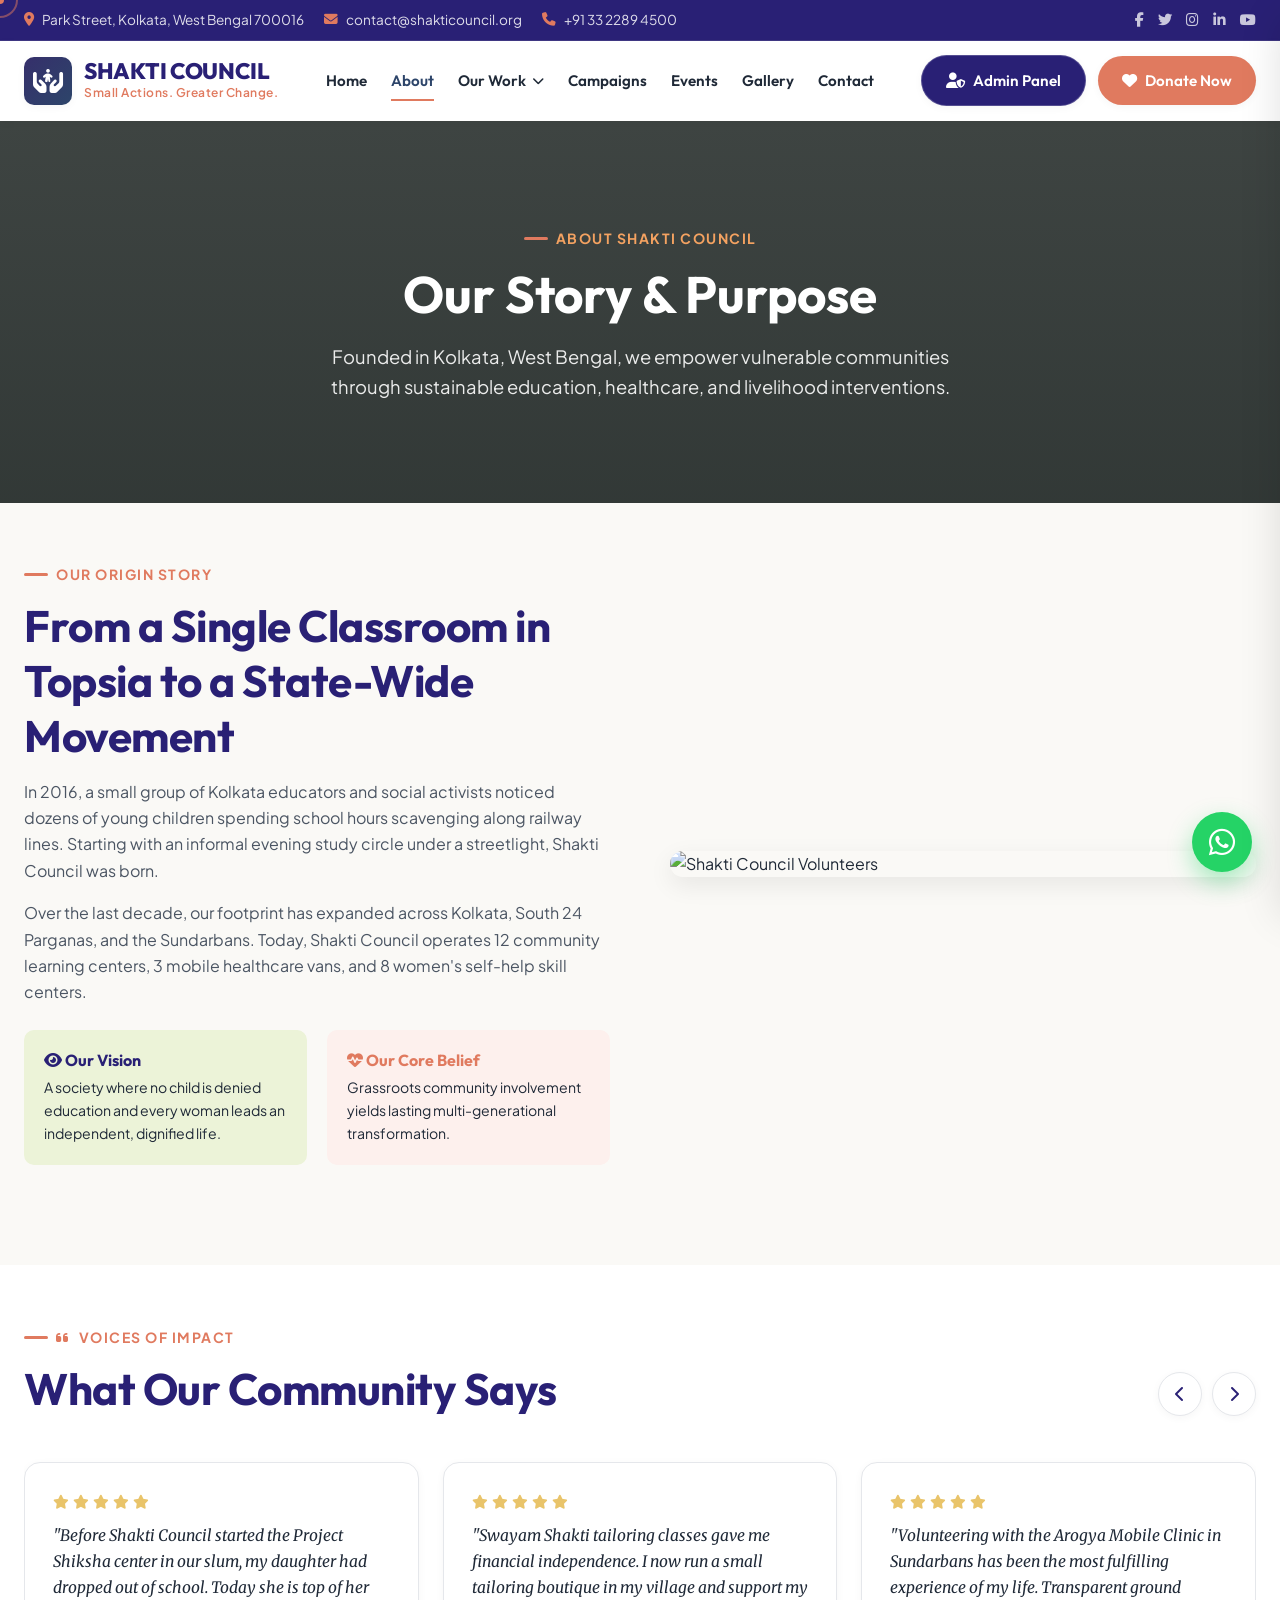
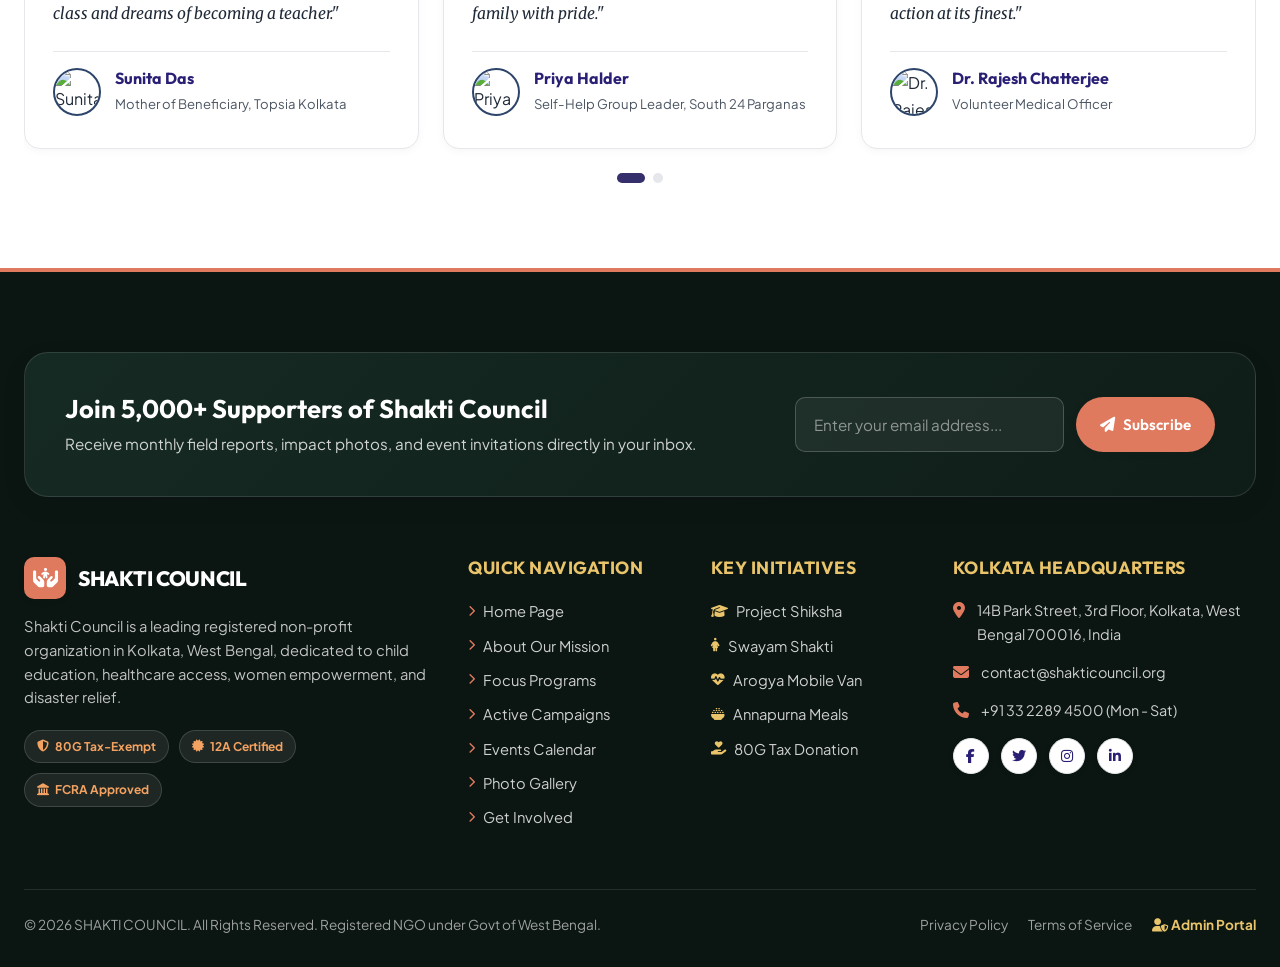
==== commit e92b624a: "Color variation change as V2 version" ====
--- a/about.html
+++ b/about.html
@@ -1,25 +1,30 @@
 <!DOCTYPE html>
 <html lang="en">
+
 <head>
   <meta charset="UTF-8">
   <meta name="viewport" content="width=device-width, initial-scale=1.0">
   <title>About Us | SHAKTI COUNCIL Kolkata</title>
-  <meta name="description" content="Learn about Shakti Council's history, mission, vision, and leadership team dedicated to transforming lives in Kolkata and West Bengal.">
-  <meta name="keywords" content="NGO Kolkata, Shakti Council, West Bengal charity, child education, women empowerment, healthcare NGO India">
-  
+  <meta name="description"
+    content="Learn about Shakti Council's history, mission, vision, and leadership team dedicated to transforming lives in Kolkata and West Bengal.">
+  <meta name="keywords"
+    content="NGO Kolkata, Shakti Council, West Bengal charity, child education, women empowerment, healthcare NGO India">
+
   <meta property="og:title" content="SHAKTI COUNCIL | About Us">
   <meta property="og:description" content="Learn about Shakti Council's history, mission, vision, and leadership team.">
   <meta property="og:type" content="website">
 
   <!-- Favicon -->
-  <link rel="icon" type="image/svg+xml" href="favicon.svg">
-  <link rel="alternate icon" href="favicon.svg" type="image/x-icon">
-  <link rel="apple-touch-icon" href="favicon.svg">
+  <link rel="icon" type="image/svg+xml" href="favicon.png">
+  <link rel="alternate icon" href="favicon.png" type="image/x-icon">
+  <link rel="apple-touch-icon" href="favicon.png">
 
   <!-- Google Fonts -->
   <link rel="preconnect" href="https://fonts.googleapis.com">
   <link rel="preconnect" href="https://fonts.gstatic.com" crossorigin>
-  <link href="https://fonts.googleapis.com/css2?family=Merriweather:ital,wght@0,400;0,700;1,400&family=Outfit:wght@400;500;600;700;800&family=Plus+Jakarta+Sans:wght@400;500;600;700&display=swap" rel="stylesheet">
+  <link
+    href="https://fonts.googleapis.com/css2?family=Merriweather:ital,wght@0,400;0,700;1,400&family=Outfit:wght@400;500;600;700;800&family=Plus+Jakarta+Sans:wght@400;500;600;700&display=swap"
+    rel="stylesheet">
 
   <!-- FontAwesome Icons -->
   <link rel="stylesheet" href="https://cdnjs.cloudflare.com/ajax/libs/font-awesome/6.4.0/css/all.min.css">
@@ -27,6 +32,7 @@
   <!-- Custom Stylesheet -->
   <link rel="stylesheet" href="css/style.css">
 </head>
+
 <body>
   <!-- Accessibility Skip Link -->
   <a href="#main-content" class="skip-link">Skip to main content</a>
@@ -36,7 +42,8 @@
   <div class="custom-cursor-ring"></div>
 
   <!-- Floating WhatsApp Contact Button -->
-  <a href="https://wa.me/913322894500" target="_blank" rel="noopener" class="whatsapp-float" aria-label="Chat with Shakti Council on WhatsApp">
+  <a href="https://wa.me/913322894500" target="_blank" rel="noopener" class="whatsapp-float"
+    aria-label="Chat with Shakti Council on WhatsApp">
     <i class="fa-brands fa-whatsapp"></i>
     <span class="whatsapp-tooltip">Chat With Us</span>
   </a>
@@ -96,19 +103,27 @@
           <div class="mega-menu">
             <a href="programs.html#education" class="mega-menu-item">
               <div class="mega-menu-icon"><i class="fa-solid fa-graduation-cap"></i></div>
-              <div><div class="mega-menu-title">Child Education</div></div>
+              <div>
+                <div class="mega-menu-title">Child Education</div>
+              </div>
             </a>
             <a href="programs.html#women" class="mega-menu-item">
               <div class="mega-menu-icon"><i class="fa-solid fa-person-dress"></i></div>
-              <div><div class="mega-menu-title">Women Empowerment</div></div>
+              <div>
+                <div class="mega-menu-title">Women Empowerment</div>
+              </div>
             </a>
             <a href="programs.html#health" class="mega-menu-item">
               <div class="mega-menu-icon"><i class="fa-solid fa-heart-pulse"></i></div>
-              <div><div class="mega-menu-title">Healthcare</div></div>
+              <div>
+                <div class="mega-menu-title">Healthcare</div>
+              </div>
             </a>
             <a href="programs.html#nutrition" class="mega-menu-item">
               <div class="mega-menu-icon"><i class="fa-solid fa-bowl-rice"></i></div>
-              <div><div class="mega-menu-title">Food & Nutrition</div></div>
+              <div>
+                <div class="mega-menu-title">Food & Nutrition</div>
+              </div>
             </a>
           </div>
         </div>
@@ -121,7 +136,8 @@
       <div style="display: flex; align-items: center; gap: 12px;">
         <a href="admin.html" class="btn btn-admin"><i class="fa-solid fa-user-shield"></i> Admin Panel</a>
         <a href="donate.html" class="btn btn-primary"><i class="fa-solid fa-heart"></i> Donate Now</a>
-        <button class="hamburger-toggle" aria-label="Toggle Navigation Drawer"><span class="hamburger-line"></span><span class="hamburger-line"></span><span class="hamburger-line"></span></button>
+        <button class="hamburger-toggle" aria-label="Toggle Navigation Drawer"><span class="hamburger-line"></span><span
+            class="hamburger-line"></span><span class="hamburger-line"></span></button>
       </div>
     </div>
   </header>
@@ -129,7 +145,10 @@
   <div class="mobile-drawer-overlay"></div>
   <div class="mobile-drawer" aria-label="Mobile Navigation">
     <div class="mobile-drawer-header">
-      <div class="brand-logo"><div class="brand-icon"><i class="fa-solid fa-hands-holding-child"></i></div><span class="brand-name" style="font-size: 1.1rem;">SHAKTI COUNCIL</span></div>
+      <div class="brand-logo">
+        <div class="brand-icon"><i class="fa-solid fa-hands-holding-child"></i></div><span class="brand-name"
+          style="font-size: 1.1rem;">SHAKTI COUNCIL</span>
+      </div>
       <button class="mobile-close-btn" aria-label="Close Mobile Navigation"><i class="fa-solid fa-xmark"></i></button>
     </div>
     <div class="mobile-nav-links">
@@ -143,18 +162,23 @@
       <a href="contact.html" class="mobile-nav-link">Contact Us</a>
     </div>
     <div class="mobile-drawer-footer">
-      <a href="admin.html" class="btn btn-admin" style="width: 100%;"><i class="fa-solid fa-user-shield"></i> Admin Panel</a>
-      <a href="donate.html" class="btn btn-primary" style="width: 100%;"><i class="fa-solid fa-heart"></i> Donate Now</a>
+      <a href="admin.html" class="btn btn-admin" style="width: 100%;"><i class="fa-solid fa-user-shield"></i> Admin
+        Panel</a>
+      <a href="donate.html" class="btn btn-primary" style="width: 100%;"><i class="fa-solid fa-heart"></i> Donate
+        Now</a>
     </div>
   </div>
 
   <main id="main-content">
-    <section style="background: linear-gradient(rgba(15, 23, 21, 0.8), rgba(15, 23, 21, 0.85)), url('https://images.unsplash.com/photo-1509062522246-3755977927d7?auto=format&fit=crop&w=1600&q=80') center/cover no-repeat; padding: 100px 0; color: var(--text-white); text-align: center;">
+    <section
+      style="background: linear-gradient(rgba(15, 23, 21, 0.8), rgba(15, 23, 21, 0.85)), url('https://images.unsplash.com/photo-1509062522246-3755977927d7?auto=format&fit=crop&w=1600&q=80') center/cover no-repeat; padding: 100px 0; color: var(--text-white); text-align: center;">
       <div class="container">
         <span class="section-eyebrow" style="color: var(--accent-light);">ABOUT SHAKTI COUNCIL</span>
-        <h1 style="font-size: clamp(2.4rem, 4vw, 3.5rem); color: var(--text-white); margin-bottom: 16px;">Our Story & Purpose</h1>
+        <h1 style="font-size: clamp(2.4rem, 4vw, 3.5rem); color: var(--text-white); margin-bottom: 16px;">Our Story &
+          Purpose</h1>
         <p style="max-width: 650px; margin: 0 auto; font-size: 1.15rem; color: rgba(255, 255, 255, 0.9);">
-          Founded in Kolkata, West Bengal, we empower vulnerable communities through sustainable education, healthcare, and livelihood interventions.
+          Founded in Kolkata, West Bengal, we empower vulnerable communities through sustainable education, healthcare,
+          and livelihood interventions.
         </p>
       </div>
     </section>
@@ -166,24 +190,33 @@
             <span class="section-eyebrow">OUR ORIGIN STORY</span>
             <h2 class="section-title">From a Single Classroom in Topsia to a State-Wide Movement</h2>
             <p style="color: var(--text-muted); margin-bottom: 16px;">
-              In 2016, a small group of Kolkata educators and social activists noticed dozens of young children spending school hours scavenging along railway lines. Starting with an informal evening study circle under a streetlight, Shakti Council was born.
+              In 2016, a small group of Kolkata educators and social activists noticed dozens of young children spending
+              school hours scavenging along railway lines. Starting with an informal evening study circle under a
+              streetlight, Shakti Council was born.
             </p>
             <p style="color: var(--text-muted); margin-bottom: 24px;">
-              Over the last decade, our footprint has expanded across Kolkata, South 24 Parganas, and the Sundarbans. Today, Shakti Council operates 12 community learning centers, 3 mobile healthcare vans, and 8 women's self-help skill centers.
+              Over the last decade, our footprint has expanded across Kolkata, South 24 Parganas, and the Sundarbans.
+              Today, Shakti Council operates 12 community learning centers, 3 mobile healthcare vans, and 8 women's
+              self-help skill centers.
             </p>
             <div style="display: grid; grid-template-columns: 1fr 1fr; gap: 20px; width: 100%;">
               <div style="background-color: var(--primary-soft); padding: 20px; border-radius: var(--radius-sm);">
-                <h4 style="color: var(--primary-dark); margin-bottom: 6px;"><i class="fa-solid fa-eye"></i> Our Vision</h4>
-                <p style="font-size: 0.88rem; color: var(--text-main);">A society where no child is denied education and every woman leads an independent, dignified life.</p>
+                <h4 style="color: var(--primary-dark); margin-bottom: 6px;"><i class="fa-solid fa-eye"></i> Our Vision
+                </h4>
+                <p style="font-size: 0.88rem; color: var(--text-main);">A society where no child is denied education and
+                  every woman leads an independent, dignified life.</p>
               </div>
               <div style="background-color: var(--accent-soft); padding: 20px; border-radius: var(--radius-sm);">
-                <h4 style="color: var(--accent); margin-bottom: 6px;"><i class="fa-solid fa-heart-pulse"></i> Our Core Belief</h4>
-                <p style="font-size: 0.88rem; color: var(--text-main);">Grassroots community involvement yields lasting multi-generational transformation.</p>
+                <h4 style="color: var(--accent); margin-bottom: 6px;"><i class="fa-solid fa-heart-pulse"></i> Our Core
+                  Belief</h4>
+                <p style="font-size: 0.88rem; color: var(--text-main);">Grassroots community involvement yields lasting
+                  multi-generational transformation.</p>
               </div>
             </div>
           </div>
           <div>
-            <img src="https://images.unsplash.com/photo-1542810634-71277d95dcbb?auto=format&fit=crop&w=800&q=80" alt="Shakti Council Volunteers" style="border-radius: var(--radius-lg); box-shadow: var(--shadow-md);">
+            <img src="https://images.unsplash.com/photo-1542810634-71277d95dcbb?auto=format&fit=crop&w=800&q=80"
+              alt="Shakti Council Volunteers" style="border-radius: var(--radius-lg); box-shadow: var(--shadow-md);">
           </div>
         </div>
       </div>
@@ -192,31 +225,38 @@
     <!-- TESTIMONIALS SLIDER SECTION -->
     <section class="testimonials-slider-section" style="padding: 55px 0; background-color: var(--bg-surface);">
       <div class="container">
-        <div style="display: flex; align-items: flex-end; justify-content: space-between; margin-bottom: 36px; flex-wrap: wrap; gap: 20px;">
+        <div
+          style="display: flex; align-items: flex-end; justify-content: space-between; margin-bottom: 36px; flex-wrap: wrap; gap: 20px;">
           <div>
             <span class="section-eyebrow"><i class="fa-solid fa-quote-left"></i> VOICES OF IMPACT</span>
             <h2 class="section-title" style="margin-bottom: 0;">What Our Community Says</h2>
           </div>
           <div class="slider-arrows-nav">
-            <button class="slider-nav-btn" id="about-testimonials-prev" aria-label="Previous Testimonial"><i class="fa-solid fa-chevron-left"></i></button>
-            <button class="slider-nav-btn" id="about-testimonials-next" aria-label="Next Testimonial"><i class="fa-solid fa-chevron-right"></i></button>
+            <button class="slider-nav-btn" id="about-testimonials-prev" aria-label="Previous Testimonial"><i
+                class="fa-solid fa-chevron-left"></i></button>
+            <button class="slider-nav-btn" id="about-testimonials-next" aria-label="Next Testimonial"><i
+                class="fa-solid fa-chevron-right"></i></button>
           </div>
         </div>
 
         <div class="slider-container-wrap">
           <div class="slider-track" id="about-testimonials-track">
-            
+
             <!-- Testimonial 1 -->
             <div class="slider-track-item">
               <div class="testimonial-card">
                 <div>
                   <div class="testimonial-rating">
-                    <i class="fa-solid fa-star"></i><i class="fa-solid fa-star"></i><i class="fa-solid fa-star"></i><i class="fa-solid fa-star"></i><i class="fa-solid fa-star"></i>
-                  </div>
-                  <p class="testimonial-text">"Before Shakti Council started the Project Shiksha center in our slum, my daughter had dropped out of school. Today she is top of her class and dreams of becoming a teacher."</p>
+                    <i class="fa-solid fa-star"></i><i class="fa-solid fa-star"></i><i class="fa-solid fa-star"></i><i
+                      class="fa-solid fa-star"></i><i class="fa-solid fa-star"></i>
+                  </div>
+                  <p class="testimonial-text">"Before Shakti Council started the Project Shiksha center in our slum, my
+                    daughter had dropped out of school. Today she is top of her class and dreams of becoming a teacher."
+                  </p>
                 </div>
                 <div class="testimonial-author">
-                  <img src="https://images.unsplash.com/photo-1544005313-94ddf0286df2?auto=format&fit=crop&w=120&q=80" alt="Sunita Das" class="testimonial-avatar">
+                  <img src="https://images.unsplash.com/photo-1544005313-94ddf0286df2?auto=format&fit=crop&w=120&q=80"
+                    alt="Sunita Das" class="testimonial-avatar">
                   <div>
                     <h4 class="testimonial-name">Sunita Das</h4>
                     <span class="testimonial-role">Mother of Beneficiary, Topsia Kolkata</span>
@@ -230,12 +270,16 @@
               <div class="testimonial-card">
                 <div>
                   <div class="testimonial-rating">
-                    <i class="fa-solid fa-star"></i><i class="fa-solid fa-star"></i><i class="fa-solid fa-star"></i><i class="fa-solid fa-star"></i><i class="fa-solid fa-star"></i>
-                  </div>
-                  <p class="testimonial-text">"Swayam Shakti tailoring classes gave me financial independence. I now run a small tailoring boutique in my village and support my family with pride."</p>
+                    <i class="fa-solid fa-star"></i><i class="fa-solid fa-star"></i><i class="fa-solid fa-star"></i><i
+                      class="fa-solid fa-star"></i><i class="fa-solid fa-star"></i>
+                  </div>
+                  <p class="testimonial-text">"Swayam Shakti tailoring classes gave me financial independence. I now run
+                    a small tailoring boutique in my village and support my family with pride."</p>
                 </div>
                 <div class="testimonial-author">
-                  <img src="https://images.unsplash.com/photo-1573496359142-b8d87734a5a2?auto=format&fit=crop&w=120&q=80" alt="Priya Halder" class="testimonial-avatar">
+                  <img
+                    src="https://images.unsplash.com/photo-1573496359142-b8d87734a5a2?auto=format&fit=crop&w=120&q=80"
+                    alt="Priya Halder" class="testimonial-avatar">
                   <div>
                     <h4 class="testimonial-name">Priya Halder</h4>
                     <span class="testimonial-role">Self-Help Group Leader, South 24 Parganas</span>
@@ -249,12 +293,16 @@
               <div class="testimonial-card">
                 <div>
                   <div class="testimonial-rating">
-                    <i class="fa-solid fa-star"></i><i class="fa-solid fa-star"></i><i class="fa-solid fa-star"></i><i class="fa-solid fa-star"></i><i class="fa-solid fa-star"></i>
-                  </div>
-                  <p class="testimonial-text">"Volunteering with the Arogya Mobile Clinic in Sundarbans has been the most fulfilling experience of my life. Transparent ground action at its finest."</p>
+                    <i class="fa-solid fa-star"></i><i class="fa-solid fa-star"></i><i class="fa-solid fa-star"></i><i
+                      class="fa-solid fa-star"></i><i class="fa-solid fa-star"></i>
+                  </div>
+                  <p class="testimonial-text">"Volunteering with the Arogya Mobile Clinic in Sundarbans has been the
+                    most fulfilling experience of my life. Transparent ground action at its finest."</p>
                 </div>
                 <div class="testimonial-author">
-                  <img src="https://images.unsplash.com/photo-1534528741775-53994a69daeb?auto=format&fit=crop&w=120&q=80" alt="Dr. Rajesh Chatterjee" class="testimonial-avatar">
+                  <img
+                    src="https://images.unsplash.com/photo-1534528741775-53994a69daeb?auto=format&fit=crop&w=120&q=80"
+                    alt="Dr. Rajesh Chatterjee" class="testimonial-avatar">
                   <div>
                     <h4 class="testimonial-name">Dr. Rajesh Chatterjee</h4>
                     <span class="testimonial-role">Volunteer Medical Officer</span>
@@ -268,12 +316,16 @@
               <div class="testimonial-card">
                 <div>
                   <div class="testimonial-rating">
-                    <i class="fa-solid fa-star"></i><i class="fa-solid fa-star"></i><i class="fa-solid fa-star"></i><i class="fa-solid fa-star"></i><i class="fa-solid fa-star"></i>
-                  </div>
-                  <p class="testimonial-text">"We partner with Shakti Council for our CSR initiatives in West Bengal. Their 80G tax compliance and field execution standards are exceptional."</p>
+                    <i class="fa-solid fa-star"></i><i class="fa-solid fa-star"></i><i class="fa-solid fa-star"></i><i
+                      class="fa-solid fa-star"></i><i class="fa-solid fa-star"></i>
+                  </div>
+                  <p class="testimonial-text">"We partner with Shakti Council for our CSR initiatives in West Bengal.
+                    Their 80G tax compliance and field execution standards are exceptional."</p>
                 </div>
                 <div class="testimonial-author">
-                  <img src="https://images.unsplash.com/photo-1507003211169-0a1dd7228f2d?auto=format&fit=crop&w=120&q=80" alt="Vikramaditya Roy" class="testimonial-avatar">
+                  <img
+                    src="https://images.unsplash.com/photo-1507003211169-0a1dd7228f2d?auto=format&fit=crop&w=120&q=80"
+                    alt="Vikramaditya Roy" class="testimonial-avatar">
                   <div>
                     <h4 class="testimonial-name">Vikramaditya Roy</h4>
                     <span class="testimonial-role">Corporate CSR Partner, Kolkata</span>
@@ -298,7 +350,7 @@
   <!-- REDESIGNED PREMIUM FOOTER -->
   <footer class="main-footer">
     <div class="container">
-      
+
       <div class="footer-newsletter-card">
         <div class="footer-newsletter-content">
           <h3>Join 5,000+ Supporters of Shakti Council</h3>
@@ -313,10 +365,13 @@
       <div class="footer-grid-main">
         <div class="footer-col">
           <div class="brand-logo" style="margin-bottom: 16px;">
-            <div class="brand-icon" style="background: var(--accent); width: 42px; height: 42px; font-size: 20px;"><i class="fa-solid fa-hands-holding-child"></i></div>
-            <div class="brand-text"><span class="brand-name" style="color: var(--text-white); font-size: 1.3rem;">SHAKTI COUNCIL</span></div>
-          </div>
-          <p>Shakti Council is a leading registered non-profit organization in Kolkata, West Bengal, dedicated to child education, healthcare access, women empowerment, and disaster relief.</p>
+            <div class="brand-icon" style="background: var(--accent); width: 42px; height: 42px; font-size: 20px;"><i
+                class="fa-solid fa-hands-holding-child"></i></div>
+            <div class="brand-text"><span class="brand-name" style="color: var(--text-white); font-size: 1.3rem;">SHAKTI
+                COUNCIL</span></div>
+          </div>
+          <p>Shakti Council is a leading registered non-profit organization in Kolkata, West Bengal, dedicated to child
+            education, healthcare access, women empowerment, and disaster relief.</p>
           <div class="footer-badges">
             <span class="footer-badge-pill"><i class="fa-solid fa-shield-halved"></i> 80G Tax-Exempt</span>
             <span class="footer-badge-pill"><i class="fa-solid fa-certificate"></i> 12A Certified</span>
@@ -327,24 +382,36 @@
         <div class="footer-col">
           <h4>Quick Navigation</h4>
           <div class="footer-links-list">
-            <a href="index.html"><i class="fa-solid fa-chevron-right" style="font-size: 0.7rem; color: var(--accent);"></i> Home Page</a>
-            <a href="about.html"><i class="fa-solid fa-chevron-right" style="font-size: 0.7rem; color: var(--accent);"></i> About Our Mission</a>
-            <a href="programs.html"><i class="fa-solid fa-chevron-right" style="font-size: 0.7rem; color: var(--accent);"></i> Focus Programs</a>
-            <a href="campaigns.html"><i class="fa-solid fa-chevron-right" style="font-size: 0.7rem; color: var(--accent);"></i> Active Campaigns</a>
-            <a href="events.html"><i class="fa-solid fa-chevron-right" style="font-size: 0.7rem; color: var(--accent);"></i> Events Calendar</a>
-            <a href="gallery.html"><i class="fa-solid fa-chevron-right" style="font-size: 0.7rem; color: var(--accent);"></i> Photo Gallery</a>
-            <a href="volunteer.html"><i class="fa-solid fa-chevron-right" style="font-size: 0.7rem; color: var(--accent);"></i> Get Involved</a>
+            <a href="index.html"><i class="fa-solid fa-chevron-right"
+                style="font-size: 0.7rem; color: var(--accent);"></i> Home Page</a>
+            <a href="about.html"><i class="fa-solid fa-chevron-right"
+                style="font-size: 0.7rem; color: var(--accent);"></i> About Our Mission</a>
+            <a href="programs.html"><i class="fa-solid fa-chevron-right"
+                style="font-size: 0.7rem; color: var(--accent);"></i> Focus Programs</a>
+            <a href="campaigns.html"><i class="fa-solid fa-chevron-right"
+                style="font-size: 0.7rem; color: var(--accent);"></i> Active Campaigns</a>
+            <a href="events.html"><i class="fa-solid fa-chevron-right"
+                style="font-size: 0.7rem; color: var(--accent);"></i> Events Calendar</a>
+            <a href="gallery.html"><i class="fa-solid fa-chevron-right"
+                style="font-size: 0.7rem; color: var(--accent);"></i> Photo Gallery</a>
+            <a href="volunteer.html"><i class="fa-solid fa-chevron-right"
+                style="font-size: 0.7rem; color: var(--accent);"></i> Get Involved</a>
           </div>
         </div>
 
         <div class="footer-col">
           <h4>Key Initiatives</h4>
           <div class="footer-links-list">
-            <a href="programs.html#education"><i class="fa-solid fa-graduation-cap" style="font-size: 0.85rem; color: var(--gold);"></i> Project Shiksha</a>
-            <a href="programs.html#women"><i class="fa-solid fa-person-dress" style="font-size: 0.85rem; color: var(--gold);"></i> Swayam Shakti</a>
-            <a href="programs.html#health"><i class="fa-solid fa-heart-pulse" style="font-size: 0.85rem; color: var(--gold);"></i> Arogya Mobile Van</a>
-            <a href="programs.html#nutrition"><i class="fa-solid fa-bowl-rice" style="font-size: 0.85rem; color: var(--gold);"></i> Annapurna Meals</a>
-            <a href="donate.html"><i class="fa-solid fa-hand-holding-heart" style="font-size: 0.85rem; color: var(--gold);"></i> 80G Tax Donation</a>
+            <a href="programs.html#education"><i class="fa-solid fa-graduation-cap"
+                style="font-size: 0.85rem; color: var(--gold);"></i> Project Shiksha</a>
+            <a href="programs.html#women"><i class="fa-solid fa-person-dress"
+                style="font-size: 0.85rem; color: var(--gold);"></i> Swayam Shakti</a>
+            <a href="programs.html#health"><i class="fa-solid fa-heart-pulse"
+                style="font-size: 0.85rem; color: var(--gold);"></i> Arogya Mobile Van</a>
+            <a href="programs.html#nutrition"><i class="fa-solid fa-bowl-rice"
+                style="font-size: 0.85rem; color: var(--gold);"></i> Annapurna Meals</a>
+            <a href="donate.html"><i class="fa-solid fa-hand-holding-heart"
+                style="font-size: 0.85rem; color: var(--gold);"></i> 80G Tax Donation</a>
           </div>
         </div>
 
@@ -363,10 +430,14 @@
             <span>+91 33 2289 4500 (Mon - Sat)</span>
           </div>
           <div style="display: flex; gap: 12px; margin-top: 16px;">
-            <a href="javascript:void(0)" class="slider-nav-btn" style="width: 36px; height: 36px; font-size: 14px;" aria-label="Facebook"><i class="fa-brands fa-facebook-f"></i></a>
-            <a href="javascript:void(0)" class="slider-nav-btn" style="width: 36px; height: 36px; font-size: 14px;" aria-label="Twitter"><i class="fa-brands fa-twitter"></i></a>
-            <a href="javascript:void(0)" class="slider-nav-btn" style="width: 36px; height: 36px; font-size: 14px;" aria-label="Instagram"><i class="fa-brands fa-instagram"></i></a>
-            <a href="javascript:void(0)" class="slider-nav-btn" style="width: 36px; height: 36px; font-size: 14px;" aria-label="LinkedIn"><i class="fa-brands fa-linkedin-in"></i></a>
+            <a href="javascript:void(0)" class="slider-nav-btn" style="width: 36px; height: 36px; font-size: 14px;"
+              aria-label="Facebook"><i class="fa-brands fa-facebook-f"></i></a>
+            <a href="javascript:void(0)" class="slider-nav-btn" style="width: 36px; height: 36px; font-size: 14px;"
+              aria-label="Twitter"><i class="fa-brands fa-twitter"></i></a>
+            <a href="javascript:void(0)" class="slider-nav-btn" style="width: 36px; height: 36px; font-size: 14px;"
+              aria-label="Instagram"><i class="fa-brands fa-instagram"></i></a>
+            <a href="javascript:void(0)" class="slider-nav-btn" style="width: 36px; height: 36px; font-size: 14px;"
+              aria-label="LinkedIn"><i class="fa-brands fa-linkedin-in"></i></a>
           </div>
         </div>
       </div>
@@ -376,7 +447,8 @@
         <div class="footer-bottom-links">
           <a href="contact.html">Privacy Policy</a>
           <a href="contact.html">Terms of Service</a>
-          <a href="admin.html" style="color: var(--gold); font-weight: 700;"><i class="fa-solid fa-user-shield"></i> Admin Portal</a>
+          <a href="admin.html" style="color: var(--gold); font-weight: 700;"><i class="fa-solid fa-user-shield"></i>
+            Admin Portal</a>
         </div>
       </div>
     </div>
@@ -384,4 +456,5 @@
 
   <script src="js/script.js"></script>
 </body>
-</html>
+
+</html>
--- a/css/style.css
+++ b/css/style.css
@@ -9,17 +9,17 @@
    -------------------------------------------------------------------------- */
 :root {
   /* Primary & Accent Color Palette */
-  --primary-dark: #123324;
-  --primary: #1b4332;
-  --primary-light: #2d6a4f;
-  --primary-soft: #d8f3dc;
+  --primary-dark: #292075;
+  --primary: #352f6b;
+  --primary-light: #2d456a;
+  --primary-soft: #ecf3d8;
 
   --accent: #e07a5f;
   --accent-hover: #d96445;
   --accent-light: #f4a261;
   --accent-soft: #fdf0ed;
 
-  --secondary: #2a9d8f;
+  --secondary: #00B5EF;
   --gold: #e9c46a;
 
   /* Neutral Tones */
@@ -35,7 +35,7 @@
 
   /* UI Tokens */
   --border-color: #e5e7eb;
-  --border-focus: #2d6a4f;
+  --border-focus: #2d3f6a;
 
   /* Radii */
   --radius-xs: 6px;
@@ -2902,7 +2902,8 @@
     gap: 24px !important;
     margin-bottom: 45px !important;
   }
-  .initiative-row > div {
+
+  .initiative-row>div {
     order: initial !important;
   }
 }
@@ -2911,13 +2912,16 @@
   .main-header .btn-admin {
     display: none;
   }
+
   .donate-wrapper {
     padding: 18px 14px;
   }
+
   .modal-box {
     padding: 24px 18px;
     width: 92%;
   }
+
   .section-title {
     font-size: clamp(1.6rem, 5vw, 2.2rem);
   }
@@ -2928,12 +2932,15 @@
     display: flex;
     flex-direction: column;
   }
+
   .brand-name {
     font-size: 1rem;
   }
+
   .brand-tagline {
     font-size: 0.6rem;
   }
+
   .btn-primary {
     padding: 8px 10px;
     font-size: 0.8rem;
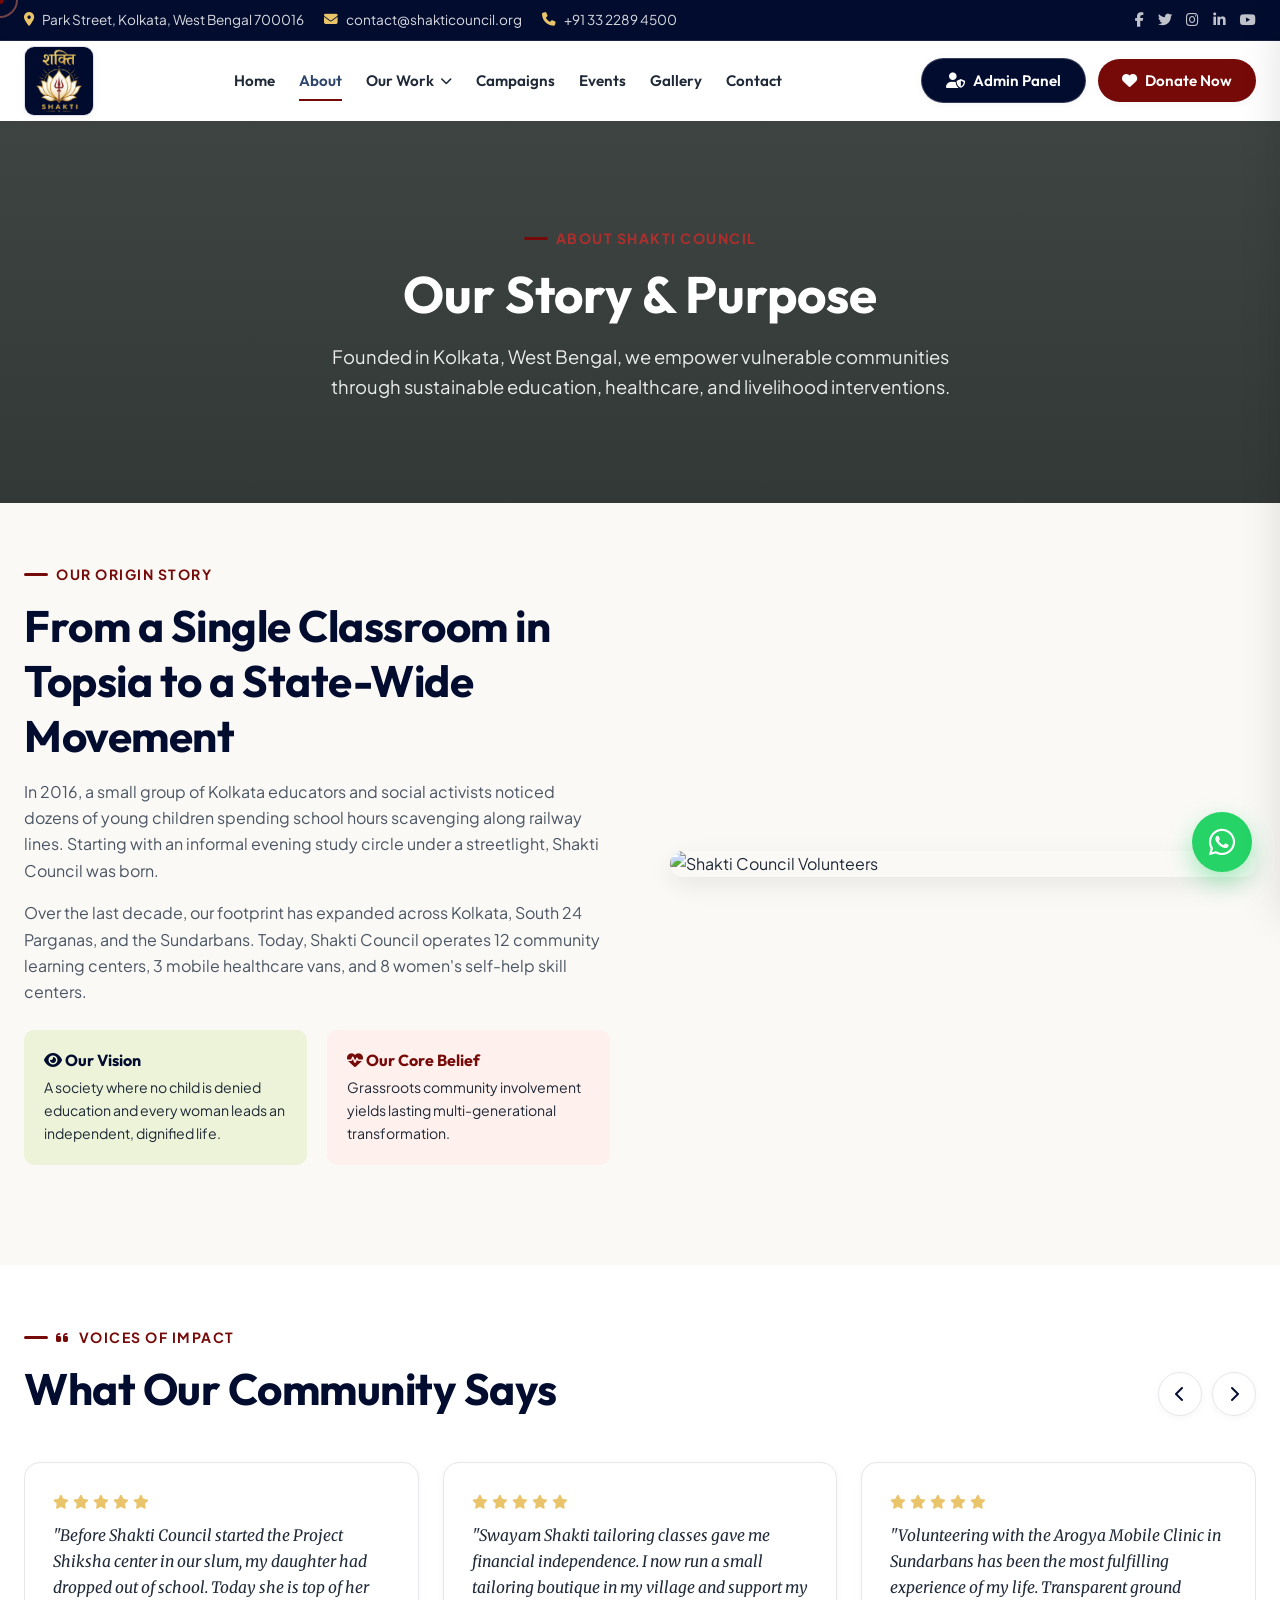
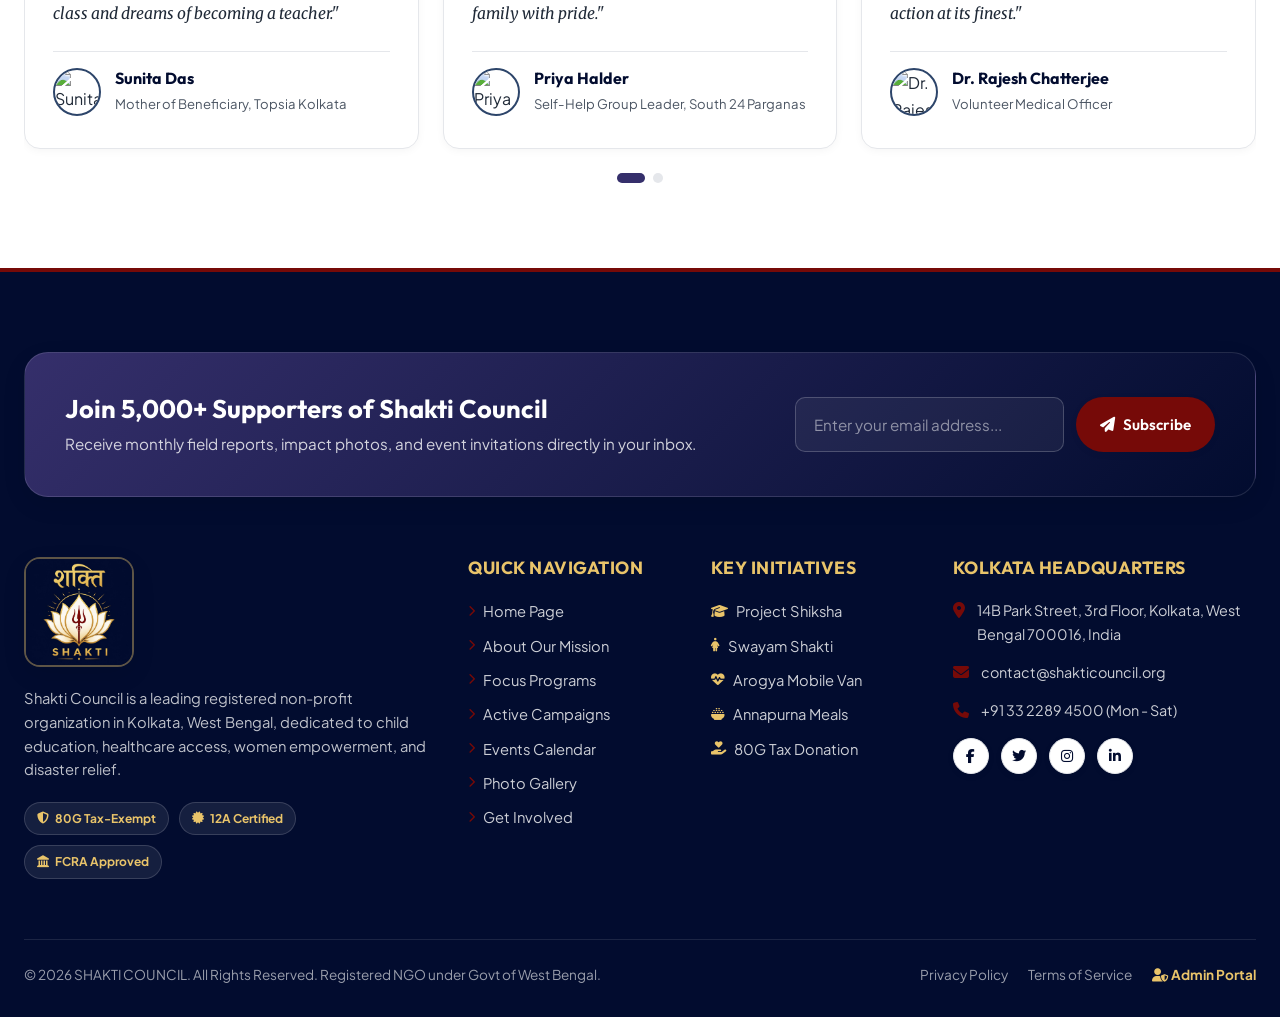
==== commit 8d2c92e6: "Update logo to logo.png, redesign admin panel with animated SaaS charts, responsive tablet and mobil" ====
--- a/about.html
+++ b/about.html
@@ -13,11 +13,12 @@
   <meta property="og:title" content="SHAKTI COUNCIL | About Us">
   <meta property="og:description" content="Learn about Shakti Council's history, mission, vision, and leadership team.">
   <meta property="og:type" content="website">
+  <meta property="og:image" content="logo.png">
 
   <!-- Favicon -->
-  <link rel="icon" type="image/svg+xml" href="favicon.png">
-  <link rel="alternate icon" href="favicon.png" type="image/x-icon">
-  <link rel="apple-touch-icon" href="favicon.png">
+  <link rel="icon" type="image/png" href="logo.png">
+  <link rel="alternate icon" href="logo.png" type="image/x-icon">
+  <link rel="apple-touch-icon" href="logo.png">
 
   <!-- Google Fonts -->
   <link rel="preconnect" href="https://fonts.googleapis.com">
@@ -84,13 +85,7 @@
   <header class="main-header">
     <div class="container nav-container">
       <a href="index.html" class="brand-logo" aria-label="Shakti Council Home">
-        <div class="brand-icon">
-          <i class="fa-solid fa-hands-holding-child"></i>
-        </div>
-        <div class="brand-text">
-          <span class="brand-name">SHAKTI COUNCIL</span>
-          <span class="brand-tagline">Small Actions. Greater Change.</span>
-        </div>
+        <img src="logo.png" alt="Shakti Council" class="brand-img">
       </a>
 
       <nav class="nav-menu" aria-label="Primary Navigation">
@@ -146,8 +141,7 @@
   <div class="mobile-drawer" aria-label="Mobile Navigation">
     <div class="mobile-drawer-header">
       <div class="brand-logo">
-        <div class="brand-icon"><i class="fa-solid fa-hands-holding-child"></i></div><span class="brand-name"
-          style="font-size: 1.1rem;">SHAKTI COUNCIL</span>
+        <img src="logo.png" alt="Shakti Council" class="brand-img" style="width: 44px; height: 44px;">
       </div>
       <button class="mobile-close-btn" aria-label="Close Mobile Navigation"><i class="fa-solid fa-xmark"></i></button>
     </div>
@@ -364,11 +358,8 @@
 
       <div class="footer-grid-main">
         <div class="footer-col">
-          <div class="brand-logo" style="margin-bottom: 16px;">
-            <div class="brand-icon" style="background: var(--accent); width: 42px; height: 42px; font-size: 20px;"><i
-                class="fa-solid fa-hands-holding-child"></i></div>
-            <div class="brand-text"><span class="brand-name" style="color: var(--text-white); font-size: 1.3rem;">SHAKTI
-                COUNCIL</span></div>
+          <div class="brand-logo" style="margin-bottom: 20px;">
+            <img src="logo.png" alt="Shakti Council" class="footer-brand-img">
           </div>
           <p>Shakti Council is a leading registered non-profit organization in Kolkata, West Bengal, dedicated to child
             education, healthcare access, women empowerment, and disaster relief.</p>
--- a/css/style.css
+++ b/css/style.css
@@ -9,14 +9,14 @@
    -------------------------------------------------------------------------- */
 :root {
   /* Primary & Accent Color Palette */
-  --primary-dark: #292075;
+  --primary-dark: #020c2f;
   --primary: #352f6b;
   --primary-light: #2d456a;
   --primary-soft: #ecf3d8;
 
-  --accent: #e07a5f;
-  --accent-hover: #d96445;
-  --accent-light: #f4a261;
+  --accent: #760A08;
+  --accent-hover: #7b2220;
+  --accent-light: #b02f2d;
   --accent-soft: #fdf0ed;
 
   --secondary: #00B5EF;
@@ -239,7 +239,7 @@
   align-items: center;
   justify-content: center;
   gap: 8px;
-  padding: 12px 24px;
+  padding: 9px 24px;
   font-family: var(--font-heading);
   font-weight: 600;
   font-size: 0.95rem;
@@ -313,12 +313,12 @@
 }
 
 .btn-sm {
-  padding: 8px 16px;
+  padding: 5px 14px;
   font-size: 0.85rem;
 }
 
 .btn-lg {
-  padding: 16px 32px;
+  padding: 13px 28px;
   font-size: 1.05rem;
 }
 
@@ -398,13 +398,14 @@
   right: 70px;
   top: 50%;
   transform: translateY(-50%);
-  background-color: var(--primary-dark);
+  background-color: #000000;
   color: var(--text-white);
   padding: 6px 14px;
   border-radius: var(--radius-xs);
   font-size: 0.85rem;
   white-space: nowrap;
   opacity: 0;
+  box-shadow: 0px 1px 1px var(--gold);
   visibility: hidden;
   transition: opacity 0.3s ease, visibility 0.3s ease;
   pointer-events: none;
@@ -489,7 +490,7 @@
 }
 
 .utility-info-item i {
-  color: var(--accent);
+  color: var(--gold);
 }
 
 .utility-social {
@@ -527,7 +528,7 @@
   backdrop-filter: blur(10px);
   -webkit-backdrop-filter: blur(10px);
   box-shadow: 0 8px 24px rgba(0, 0, 0, 0.12);
-  border-bottom: 2px solid var(--accent);
+  border-bottom: 1px solid var(--accent);
 }
 
 .nav-container {
@@ -554,6 +555,36 @@
   justify-content: center;
   font-size: 24px;
   box-shadow: var(--shadow-sm);
+}
+
+.brand-img {
+  height: 70px;
+  width: 70px;
+  object-fit: cover;
+  border-radius: var(--radius-sm);
+  box-shadow: var(--shadow-sm);
+  flex-shrink: 0;
+  border: 1px solid rgba(41, 32, 117, 0.15);
+  transition: transform var(--transition-fast);
+}
+
+.brand-img:hover {
+  transform: scale(1.05);
+}
+
+.footer-brand-img {
+  width: 110px;
+  height: 110px;
+  object-fit: cover;
+  border-radius: var(--radius-md);
+  box-shadow: var(--shadow-md);
+  border: 2px solid rgba(233, 196, 106, 0.4);
+  /* margin-bottom: 12px; */
+  transition: transform var(--transition-fast);
+}
+
+.footer-brand-img:hover {
+  transform: scale(1.05);
 }
 
 .brand-text {
@@ -863,8 +894,8 @@
   gap: 8px;
   padding: 6px 16px;
   background-color: rgba(224, 122, 95, 0.2);
-  border: 1px solid var(--accent);
-  color: var(--accent-light);
+  border: 1px solid var(--gold);
+  color: var(--gold);
   border-radius: var(--radius-full);
   font-size: 0.875rem;
   font-weight: 700;
@@ -2471,6 +2502,15 @@
   .btn {
     width: 100%;
   }
+
+  .hamburger-toggle {
+    justify-content: center;
+    gap: 8px;
+  }
+
+  .slider-arrow {
+    display: none;
+  }
 }
 
 /* --------------------------------------------------------------------------
@@ -2633,7 +2673,7 @@
    26. PREMIUM REDESIGNED WEBSITE FOOTER
    -------------------------------------------------------------------------- */
 .main-footer {
-  background-color: #0b1512;
+  background-color: #020c2f;
   color: var(--text-white);
   padding: 80px 0 30px 0;
   border-top: 4px solid var(--accent);
@@ -2641,7 +2681,7 @@
 }
 
 .footer-newsletter-card {
-  background: linear-gradient(135deg, #162a24, #0f1d18);
+  background: linear-gradient(135deg, var(--primary), var(--primary-dark));
   border: 1px solid rgba(255, 255, 255, 0.12);
   border-radius: var(--radius-lg);
   padding: 40px;
@@ -2757,7 +2797,7 @@
   border-radius: var(--radius-full);
   font-size: 0.75rem;
   font-weight: 700;
-  color: var(--accent-light);
+  color: var(--gold);
   display: flex;
   align-items: center;
   gap: 6px;
@@ -2928,21 +2968,160 @@
 }
 
 @media (max-width: 375px) {
-  .brand-text {
-    display: flex;
-    flex-direction: column;
-  }
-
-  .brand-name {
-    font-size: 1rem;
-  }
-
-  .brand-tagline {
-    font-size: 0.6rem;
-  }
-
   .btn-primary {
     padding: 8px 10px;
     font-size: 0.8rem;
   }
+}
+
+/* --------------------------------------------------------------------------
+   29. EXPLICIT TABLET (992px-768px) & MOBILE (480px-360px) RESPONSIVE ENHANCEMENTS
+   -------------------------------------------------------------------------- */
+
+/* TABLET SPECIFIC (992px down to 768px) */
+@media (max-width: 992px) and (min-width: 768px) {
+  .container {
+    padding-left: 1.25rem;
+    padding-right: 1.25rem;
+  }
+
+  .nav-container {
+    padding-left: 1rem;
+    padding-right: 1rem;
+  }
+
+  .focus-grid,
+  .events-grid,
+  .gallery-grid {
+    grid-template-columns: repeat(2, 1fr) !important;
+    gap: 20px !important;
+  }
+
+  .stats-grid {
+    grid-template-columns: repeat(2, 1fr) !important;
+    gap: 24px !important;
+  }
+
+  .about-split-grid,
+  .contact-grid {
+    grid-template-columns: 1fr !important;
+    gap: 32px !important;
+  }
+
+  .footer-grid-main {
+    grid-template-columns: repeat(2, 1fr) !important;
+    gap: 28px !important;
+  }
+
+  .footer-brand-img {
+    width: 90px;
+    height: 90px;
+  }
+}
+
+/* MOBILE SPECIFIC (480px down to 360px) */
+@media (max-width: 480px) {
+
+  html,
+  body {
+    overflow-x: hidden !important;
+  }
+
+  .container {
+    padding-left: 0.85rem;
+    padding-right: 0.85rem;
+  }
+
+  .hero-slider-section {
+    height: 480px !important;
+  }
+
+  .hero-title {
+    font-size: clamp(1.4rem, 5.5vw, 1.85rem) !important;
+  }
+
+  .hero-subtitle {
+    font-size: 0.9rem !important;
+  }
+
+  .hero-actions {
+    flex-direction: column;
+    width: 100%;
+    gap: 10px;
+  }
+
+  .hero-actions .btn {
+    width: 100%;
+  }
+
+  .brand-img {
+    height: 62px !important;
+    width: 62px !important;
+  }
+
+  .footer-brand-img {
+    width: 80px !important;
+    height: 80px !important;
+  }
+
+  .focus-grid,
+  .events-grid,
+  .gallery-grid,
+  .stats-grid,
+  .about-split-grid,
+  .contact-grid {
+    grid-template-columns: 1fr !important;
+    gap: 16px !important;
+  }
+
+  .amount-grid {
+    grid-template-columns: repeat(2, 1fr) !important;
+    gap: 8px !important;
+  }
+
+  .footer-grid-main {
+    grid-template-columns: 1fr !important;
+    gap: 24px !important;
+    text-align: left;
+  }
+
+  .footer-newsletter-card {
+    padding: 24px 16px;
+    margin-bottom: 36px;
+  }
+
+  .footer-newsletter-form {
+    min-width: 0 !important;
+    width: 100% !important;
+    flex-direction: column !important;
+  }
+
+  .footer-bottom-bar {
+    flex-direction: column !important;
+    gap: 12px !important;
+    text-align: center !important;
+  }
+
+  .footer-bottom-links {
+    flex-wrap: wrap;
+    justify-content: center;
+    gap: 12px;
+  }
+}
+
+/* SMALL PHONES (360px and below) */
+@media (max-width: 360px) {
+  .brand-img {
+    height: 46px !important;
+    width: 46px !important;
+  }
+
+  .section-title {
+    font-size: 1.35rem !important;
+  }
+
+  .btn {
+    padding: 10px 14px !important;
+    font-size: 0.8rem !important;
+  }
 }
